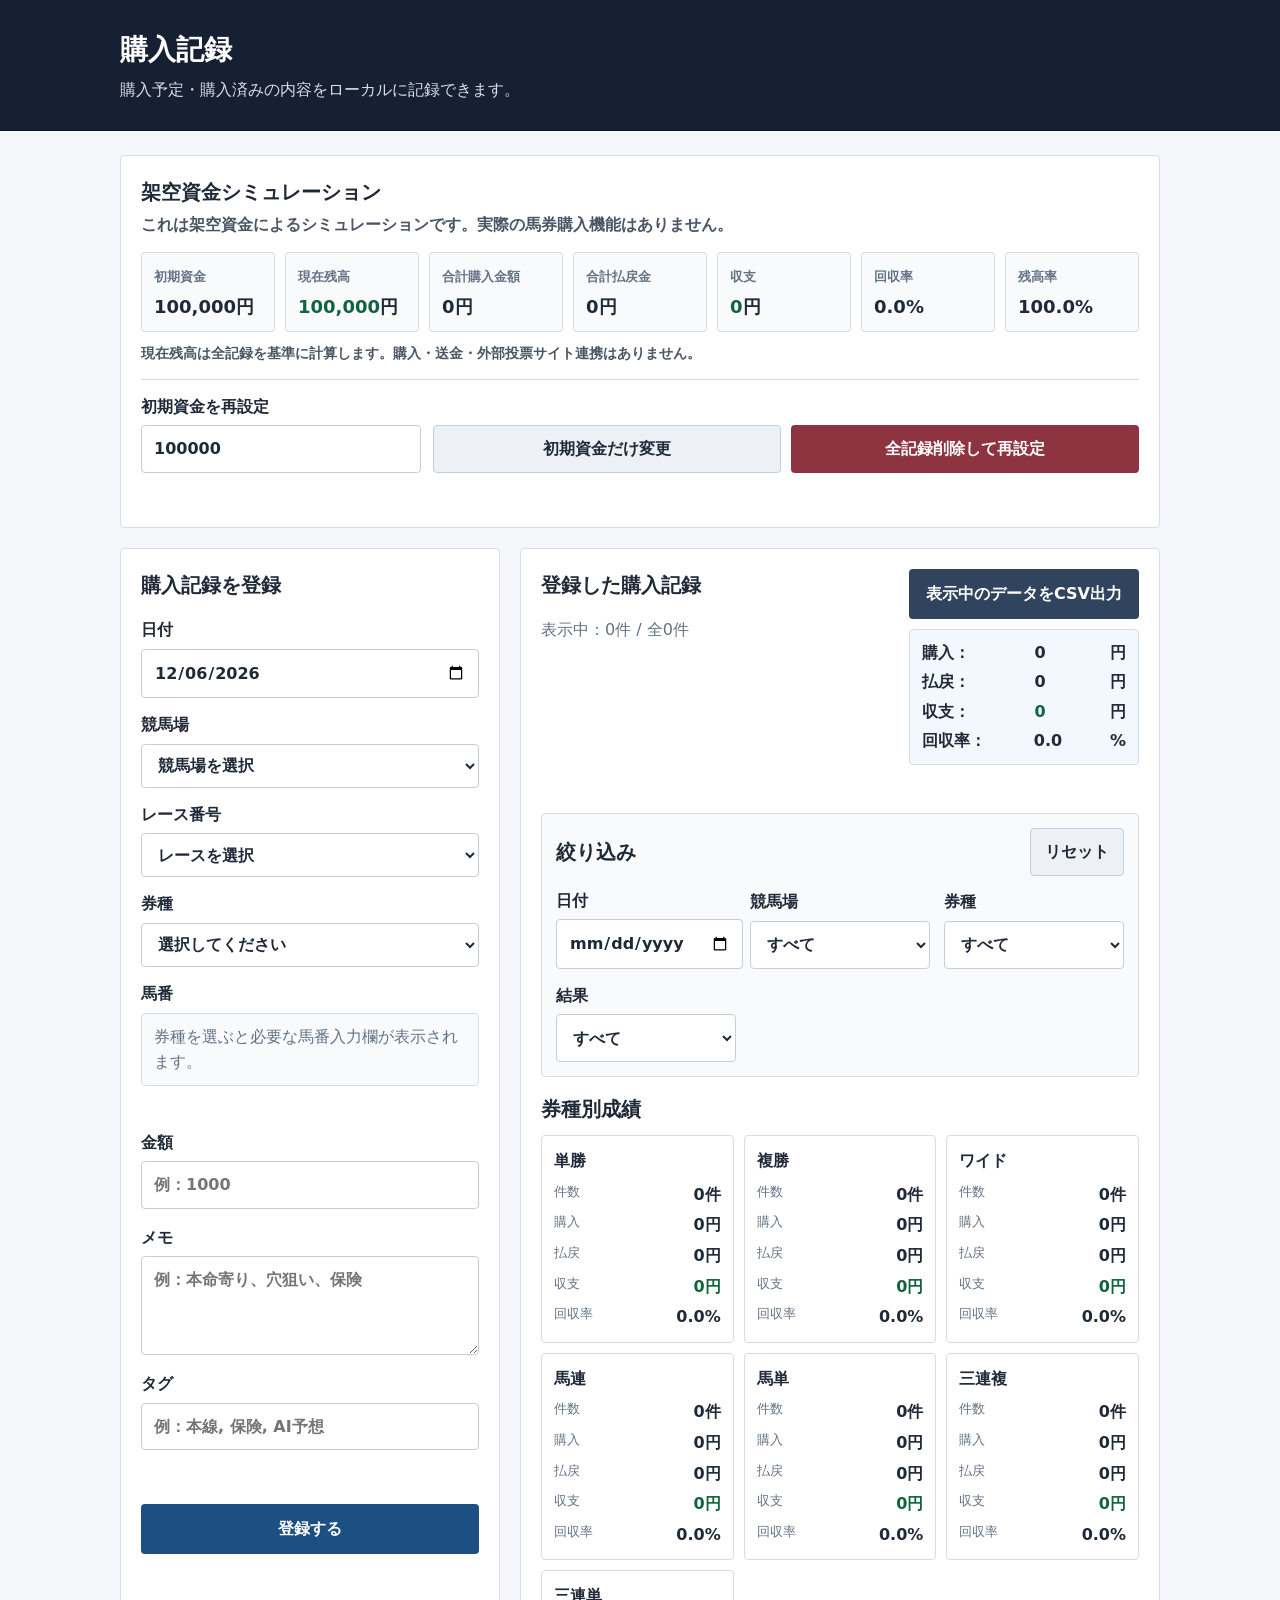
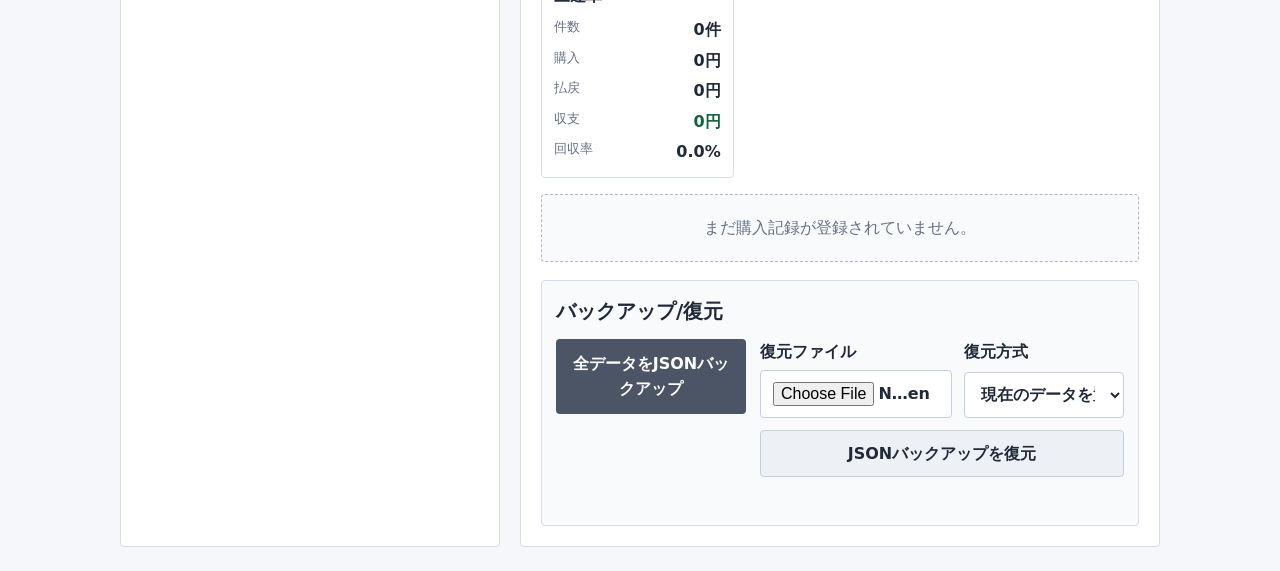
==== index.html @ dcd92e1a "Add simulation balance feature" ====
<!DOCTYPE html>
<html lang="ja">
<head>
  <meta charset="UTF-8">
  <meta name="viewport" content="width=device-width, initial-scale=1.0">
  <meta name="theme-color" content="#172033">
  <meta name="description" content="競馬の購入記録をスマホに保存できるメモアプリです。">
  <title>購入記録</title>
  <link rel="manifest" href="manifest.json">
  <link rel="icon" href="icons/icon.svg" type="image/svg+xml">
  <link rel="apple-touch-icon" href="icons/icon.svg">
  <link rel="stylesheet" href="style.css">
</head>
<body>
  <header class="app-header">
    <div>
      <h1>購入記録</h1>
      <p>購入予定・購入済みの内容をローカルに記録できます。</p>
    </div>
  </header>

  <main class="app-layout">
    <section class="simulation-section" aria-labelledby="simulation-title">
      <div class="section-title-row">
        <div>
          <h2 id="simulation-title">架空資金シミュレーション</h2>
          <p>これは架空資金によるシミュレーションです。実際の馬券購入機能はありません。</p>
        </div>
      </div>

      <div class="simulation-grid" aria-label="シミュレーション集計">
        <div>
          <span>初期資金</span>
          <strong><span id="simulation-initial-fund">100,000</span>円</strong>
        </div>
        <div>
          <span>現在残高</span>
          <strong><span id="simulation-current-balance">100,000</span>円</strong>
        </div>
        <div>
          <span>合計購入金額</span>
          <strong><span id="simulation-total-amount">0</span>円</strong>
        </div>
        <div>
          <span>合計払戻金</span>
          <strong><span id="simulation-total-payout">0</span>円</strong>
        </div>
        <div>
          <span>収支</span>
          <strong><span id="simulation-profit-loss">0</span>円</strong>
        </div>
        <div>
          <span>回収率</span>
          <strong><span id="simulation-recovery-rate">0.0</span>%</strong>
        </div>
        <div>
          <span>残高率</span>
          <strong><span id="simulation-balance-rate">100.0</span>%</strong>
        </div>
      </div>

      <p class="simulation-note">現在残高は全記録を基準に計算します。購入・送金・外部投票サイト連携はありません。</p>

      <div class="fund-controls">
        <label>
          初期資金を再設定
          <input type="number" id="initial-fund-input" min="0" step="1" value="100000">
        </label>
        <div class="fund-buttons">
          <button type="button" id="save-initial-fund" class="secondary-button">初期資金だけ変更</button>
          <button type="button" id="reset-all-data" class="delete-button">全記録削除して再設定</button>
        </div>
      </div>
      <p id="simulation-message" class="simulation-message" aria-live="polite"></p>
    </section>

    <section class="form-section" aria-labelledby="form-title">
      <h2 id="form-title">購入記録を登録</h2>

      <form id="bet-form">
        <div class="form-grid">
          <label>
            日付
            <input type="date" id="date" required>
          </label>

          <label>
            競馬場
            <select id="place" required>
              <option value="">競馬場を選択</option>
              <option value="札幌">札幌</option>
              <option value="函館">函館</option>
              <option value="福島">福島</option>
              <option value="新潟">新潟</option>
              <option value="東京">東京</option>
              <option value="中山">中山</option>
              <option value="中京">中京</option>
              <option value="京都">京都</option>
              <option value="阪神">阪神</option>
              <option value="小倉">小倉</option>
            </select>
          </label>

          <label>
            レース番号
            <select id="race" required>
              <option value="">レースを選択</option>
              <option value="1R">1R</option>
              <option value="2R">2R</option>
              <option value="3R">3R</option>
              <option value="4R">4R</option>
              <option value="5R">5R</option>
              <option value="6R">6R</option>
              <option value="7R">7R</option>
              <option value="8R">8R</option>
              <option value="9R">9R</option>
              <option value="10R">10R</option>
              <option value="11R">11R</option>
              <option value="12R">12R</option>
            </select>
          </label>

          <label>
            券種
            <select id="ticket-type" required>
              <option value="">選択してください</option>
              <option value="単勝">単勝</option>
              <option value="複勝">複勝</option>
              <option value="ワイド">ワイド</option>
              <option value="馬連">馬連</option>
              <option value="馬単">馬単</option>
              <option value="三連複">三連複</option>
              <option value="三連単">三連単</option>
            </select>
          </label>

          <fieldset class="horse-number-section">
            <legend>馬番</legend>
            <div id="horse-number-fields" class="horse-number-fields"></div>
            <input type="hidden" id="bet-numbers">
            <datalist id="horse-number-options">
              <option value="1"></option>
              <option value="2"></option>
              <option value="3"></option>
              <option value="4"></option>
              <option value="5"></option>
              <option value="6"></option>
              <option value="7"></option>
              <option value="8"></option>
              <option value="9"></option>
              <option value="10"></option>
              <option value="11"></option>
              <option value="12"></option>
              <option value="13"></option>
              <option value="14"></option>
              <option value="15"></option>
              <option value="16"></option>
              <option value="17"></option>
              <option value="18"></option>
            </datalist>
            <p id="bet-numbers-error" class="form-error" aria-live="polite"></p>
          </fieldset>

          <label>
            金額
            <input type="number" id="amount" min="0" step="1" placeholder="例：1000" required>
          </label>
        </div>

        <label>
          メモ
          <textarea id="memo" rows="3" placeholder="例：本命寄り、穴狙い、保険"></textarea>
        </label>

        <label>
          タグ
          <input type="text" id="tags" placeholder="例：本線, 保険, AI予想">
        </label>

        <div class="form-grid edit-only-fields" id="edit-only-fields">
          <label>
            結果
            <select id="status">
              <option value="未確定">未確定</option>
              <option value="的中">的中</option>
              <option value="不的中">不的中</option>
            </select>
          </label>

          <label>
            払戻金
            <input type="number" id="payout" min="0" step="10" value="0">
          </label>
        </div>

        <div id="edit-message" class="edit-message" aria-live="polite"></div>

        <div class="form-buttons">
          <button type="submit" id="submit-button" class="primary-button">登録する</button>
          <button type="button" id="cancel-edit" class="secondary-button">編集をキャンセル</button>
        </div>
      </form>
    </section>

    <section class="list-section" aria-labelledby="list-title">
      <div class="list-header">
        <div>
          <h2 id="list-title">登録した購入記録</h2>
          <p id="bet-count">0件</p>
        </div>
        <div class="list-actions">
          <button type="button" id="export-csv" class="export-button">表示中のデータをCSV出力</button>
          <div class="summary-box" aria-label="集計">
            <p>購入：<span id="total-amount">0</span>円</p>
            <p>払戻：<span id="total-payout">0</span>円</p>
            <p>収支：<span id="profit-loss">0</span>円</p>
            <p>回収率：<span id="recovery-rate">0.0</span>%</p>
          </div>
        </div>
      </div>
      <p id="csv-message" class="csv-message" aria-live="polite"></p>

      <section class="filter-section" aria-labelledby="filter-title">
        <div class="filter-header">
          <h2 id="filter-title">絞り込み</h2>
          <button type="button" id="reset-filters" class="secondary-button">リセット</button>
        </div>

        <div class="filter-grid">
          <label>
            日付
            <input type="date" id="filter-date">
          </label>

          <label>
            競馬場
            <select id="filter-place">
              <option value="">すべて</option>
            </select>
          </label>

          <label>
            券種
            <select id="filter-ticket-type">
              <option value="">すべて</option>
              <option value="単勝">単勝</option>
              <option value="複勝">複勝</option>
              <option value="ワイド">ワイド</option>
              <option value="馬連">馬連</option>
              <option value="馬単">馬単</option>
              <option value="三連複">三連複</option>
              <option value="三連単">三連単</option>
            </select>
          </label>

          <label>
            結果
            <select id="filter-status">
              <option value="">すべて</option>
              <option value="未確定">未確定</option>
              <option value="的中">的中</option>
              <option value="不的中">不的中</option>
            </select>
          </label>
        </div>
      </section>

      <section class="ticket-summary-section" aria-labelledby="ticket-summary-title">
        <h2 id="ticket-summary-title">券種別成績</h2>
        <div id="ticket-summary-list" class="ticket-summary-list"></div>
      </section>

      <div id="empty-message" class="empty-message">
        まだ購入記録が登録されていません。
      </div>

      <div id="bet-list" class="bet-list"></div>

      <section class="backup-section" aria-labelledby="backup-title">
        <h2 id="backup-title">バックアップ/復元</h2>
        <div class="backup-grid">
          <button type="button" id="export-backup" class="backup-button">全データをJSONバックアップ</button>

          <div class="restore-controls">
            <label>
              復元ファイル
              <input type="file" id="restore-file" accept="application/json,.json">
            </label>

            <label>
              復元方式
              <select id="restore-mode">
                <option value="replace">現在のデータを置き換える</option>
                <option value="append">現在のデータに追加する</option>
              </select>
            </label>

            <button type="button" id="restore-backup" class="secondary-button">JSONバックアップを復元</button>
          </div>
        </div>
        <p id="backup-message" class="backup-message" aria-live="polite"></p>
      </section>
    </section>
  </main>

  <script src="script.js"></script>
  <script>
    if ("serviceWorker" in navigator) {
      window.addEventListener("load", function () {
        navigator.serviceWorker.register("service-worker.js");
      });
    }
  </script>
</body>
</html>
---- style.css ----
/* ページ全体の基本設定 */
* {
  box-sizing: border-box;
}

body {
  margin: 0;
  font-family: system-ui, -apple-system, BlinkMacSystemFont, "Segoe UI", sans-serif;
  color: #202938;
  background: #f5f7fa;
  line-height: 1.6;
}

.app-header {
  padding: 28px max(20px, env(safe-area-inset-right)) 28px max(20px, env(safe-area-inset-left));
  color: #ffffff;
  background: #172033;
  border-bottom: 1px solid #0f1725;
}

.app-header h1 {
  max-width: 1040px;
  margin: 0 auto 4px;
  font-size: 28px;
}

.app-header p {
  max-width: 1040px;
  margin: 0 auto;
  color: #d8dee8;
}

.app-layout {
  display: grid;
  grid-template-columns: minmax(280px, 380px) 1fr;
  gap: 20px;
  width: min(1040px, calc(100% - 32px));
  margin: 24px auto;
}

.simulation-section,
.form-section,
.list-section {
  padding: 20px;
  border: 1px solid #d6dde8;
  border-radius: 4px;
  background: #ffffff;
}

.simulation-section {
  grid-column: 1 / -1;
}

h2 {
  margin: 0 0 16px;
  font-size: 20px;
}

.section-title-row {
  display: flex;
  justify-content: space-between;
  gap: 12px;
  margin-bottom: 14px;
}

.section-title-row h2 {
  margin-bottom: 4px;
}

.section-title-row p,
.simulation-note {
  margin: 0;
  color: #4b5565;
  font-weight: 700;
}

.simulation-grid {
  display: grid;
  grid-template-columns: repeat(7, minmax(0, 1fr));
  gap: 10px;
}

.simulation-grid div {
  min-width: 0;
  padding: 10px 12px;
  border: 1px solid #d6dde8;
  border-radius: 4px;
  background: #f8fafc;
}

.simulation-grid strong {
  display: block;
}

.simulation-grid div > span {
  color: #657285;
  font-size: 13px;
  font-weight: 700;
}

.simulation-grid strong {
  margin-top: 4px;
  font-size: 18px;
  overflow-wrap: anywhere;
}

.simulation-note {
  margin-top: 10px;
  font-size: 14px;
}

.fund-controls {
  display: grid;
  grid-template-columns: minmax(180px, 280px) 1fr;
  gap: 12px;
  align-items: end;
  margin-top: 14px;
  padding-top: 14px;
  border-top: 1px solid #d6dde8;
}

.fund-buttons {
  display: grid;
  grid-template-columns: repeat(2, minmax(150px, 1fr));
  gap: 10px;
}

.simulation-message {
  min-height: 24px;
  margin: 10px 0 0;
  color: #1c4f82;
  font-weight: 700;
}

.simulation-message.is-error {
  color: #b23b3b;
}

form {
  display: grid;
  gap: 16px;
}

.form-grid {
  display: grid;
  gap: 14px;
}

label {
  display: grid;
  gap: 6px;
  font-weight: 700;
}

fieldset {
  min-width: 0;
  margin: 0;
  padding: 0;
  border: 0;
}

legend {
  margin: 0 0 6px;
  padding: 0;
  font-weight: 700;
}

input,
select,
textarea {
  width: 100%;
  min-height: 44px;
  padding: 10px 12px;
  border: 1px solid #c5cedb;
  border-radius: 4px;
  font: inherit;
  font-size: 16px;
  color: #202938;
  background: #ffffff;
}

input:focus,
select:focus,
textarea:focus {
  outline: 3px solid #d7e8fb;
  border-color: #2f6fa8;
}

textarea {
  resize: vertical;
}

.horse-number-section {
  display: grid;
  gap: 8px;
}

.horse-number-fields {
  display: grid;
  grid-template-columns: repeat(auto-fit, minmax(92px, 1fr));
  gap: 10px;
}

.horse-number-fields label {
  min-width: 0;
}

.horse-number-placeholder {
  margin: 0;
  padding: 10px 12px;
  border: 1px solid #d6dde8;
  border-radius: 4px;
  color: #657285;
  background: #f8fafc;
}

.form-error {
  min-height: 22px;
  margin: 0;
  color: #b23b3b;
  font-weight: 700;
}

.primary-button,
.secondary-button,
.export-button,
.backup-button,
.edit-button,
.duplicate-button,
.delete-button {
  border: 0;
  border-radius: 4px;
  font: inherit;
  font-weight: 700;
  cursor: pointer;
}

.form-buttons {
  display: grid;
  grid-template-columns: 1fr;
  gap: 10px;
}

.edit-message {
  min-height: 22px;
  color: #1c4f82;
  font-weight: 700;
}

.edit-only-fields {
  display: none;
}

.primary-button {
  min-height: 48px;
  padding: 12px 16px;
  color: #ffffff;
  background: #1c4f82;
}

.primary-button:hover {
  background: #173f68;
}

.secondary-button {
  min-height: 44px;
  padding: 10px 14px;
  color: #202938;
  background: #edf1f6;
  border: 1px solid #c5cedb;
}

.secondary-button:hover {
  background: #e1e7ef;
}

.export-button {
  width: 100%;
  min-height: 48px;
  padding: 12px 16px;
  color: #ffffff;
  background: #31445d;
}

.export-button:hover {
  background: #26364b;
}

.backup-button {
  width: 100%;
  min-height: 48px;
  padding: 12px 16px;
  color: #ffffff;
  background: #4b5565;
}

.backup-button:hover {
  background: #394251;
}

.list-header {
  display: flex;
  align-items: flex-start;
  justify-content: space-between;
  gap: 12px;
  margin-bottom: 16px;
}

.list-header p {
  margin: 0;
}

.list-actions {
  display: grid;
  gap: 10px;
  min-width: 230px;
}

#bet-count {
  color: #657285;
}

.summary-box {
  display: grid;
  gap: 4px;
  min-width: 190px;
  padding: 10px 12px;
  border: 1px solid #d6dde8;
  border-radius: 4px;
  color: #202938;
  background: #f3f8ff;
  font-weight: 700;
}

.summary-box p {
  display: flex;
  justify-content: space-between;
  gap: 14px;
}

.summary-box span {
  white-space: nowrap;
}

.csv-message {
  min-height: 24px;
  margin: -4px 0 12px;
  color: #1c4f82;
  font-weight: 700;
}

.csv-message.is-error {
  color: #b23b3b;
}

.backup-section {
  margin-top: 18px;
  padding: 14px;
  border: 1px solid #d6dde8;
  border-radius: 4px;
  background: #f8fafc;
}

.backup-section h2 {
  margin-bottom: 12px;
}

.backup-grid {
  display: grid;
  grid-template-columns: minmax(190px, 1fr) minmax(260px, 2fr);
  gap: 14px;
  align-items: start;
}

.restore-controls {
  display: grid;
  grid-template-columns: minmax(160px, 1.2fr) minmax(160px, 1fr);
  gap: 12px;
}

.restore-controls button {
  grid-column: 1 / -1;
}

.backup-message {
  min-height: 24px;
  margin: 10px 0 0;
  color: #1c4f82;
  font-weight: 700;
}

.backup-message.is-error {
  color: #b23b3b;
}

.filter-section {
  margin-bottom: 16px;
  padding: 14px;
  border: 1px solid #d6dde8;
  border-radius: 4px;
  background: #f8fafc;
}

.filter-header {
  display: flex;
  align-items: center;
  justify-content: space-between;
  gap: 12px;
  margin-bottom: 12px;
}

.filter-header h2 {
  margin: 0;
}

.filter-grid {
  display: grid;
  grid-template-columns: repeat(auto-fit, minmax(150px, 1fr));
  gap: 14px;
  align-items: end;
}

.filter-grid label {
  min-width: 0;
}

.filter-grid input,
.filter-grid select {
  min-height: 48px;
}

.ticket-summary-section {
  margin-bottom: 16px;
}

.ticket-summary-section h2 {
  margin-bottom: 10px;
}

.ticket-summary-list {
  display: grid;
  grid-template-columns: repeat(auto-fit, minmax(150px, 1fr));
  gap: 10px;
}

.ticket-summary-card {
  min-width: 0;
  padding: 12px;
  border: 1px solid #d6dde8;
  border-radius: 4px;
  background: #ffffff;
}

.ticket-summary-card h3 {
  margin: 0 0 8px;
  font-size: 16px;
}

.ticket-summary-card dl {
  display: grid;
  gap: 5px;
  margin: 0;
}

.ticket-summary-card div {
  display: flex;
  justify-content: space-between;
  gap: 10px;
  min-width: 0;
}

.ticket-summary-card dt {
  flex: 0 0 auto;
  color: #657285;
  font-size: 13px;
}

.ticket-summary-card dd {
  min-width: 0;
  margin: 0;
  font-weight: 700;
  text-align: right;
  overflow-wrap: anywhere;
}

.plus {
  color: #11633f;
}

.minus {
  color: #b23b3b;
}

.empty-message {
  padding: 20px;
  border: 1px dashed #aeb8c6;
  border-radius: 4px;
  color: #657285;
  text-align: center;
  background: #f8fafc;
}

.bet-list {
  display: grid;
  gap: 12px;
}

.bet-card {
  padding: 14px;
  border: 1px solid #d6dde8;
  border-radius: 4px;
  background: #ffffff;
}

.bet-card-header {
  display: flex;
  align-items: flex-start;
  justify-content: space-between;
  gap: 12px;
  margin-bottom: 10px;
}

.bet-card-actions {
  display: grid;
  grid-template-columns: repeat(3, minmax(68px, 1fr));
  gap: 8px;
  flex: 0 0 auto;
}

.bet-title {
  margin: 0;
  font-size: 17px;
}

.bet-date {
  margin: 2px 0 0;
  color: #657285;
  font-size: 14px;
}

.bet-details {
  display: grid;
  grid-template-columns: repeat(2, minmax(0, 1fr));
  gap: 8px 14px;
  margin: 0;
}

.bet-details div {
  min-width: 0;
}

.bet-details dt {
  color: #657285;
  font-size: 13px;
}

.bet-details dd {
  margin: 0;
  font-weight: 700;
  overflow-wrap: anywhere;
}

.bet-details select,
.bet-details input {
  min-height: 42px;
  padding: 8px 10px;
}

.payout-input:disabled {
  color: #657285;
  background: #edf1f6;
}

.bet-memo {
  grid-column: 1 / -1;
  padding: 10px 12px;
  border: 1px solid #d7e8fb;
  border-radius: 4px;
  background: #eef6ff;
}

.bet-tags-row,
.bet-time-row {
  grid-column: 1 / -1;
}

.bet-tags-row dd {
  display: flex;
  flex-wrap: wrap;
  gap: 6px;
}

.tag-chip {
  display: inline-flex;
  align-items: center;
  min-height: 26px;
  padding: 3px 8px;
  border: 1px solid #c5cedb;
  border-radius: 4px;
  color: #31445d;
  background: #f8fafc;
  font-size: 13px;
  font-weight: 700;
}

.bet-time-row dd {
  display: grid;
  gap: 2px;
  color: #657285;
  font-size: 13px;
  font-weight: 600;
}

.edit-button,
.duplicate-button,
.delete-button {
  min-height: 44px;
  padding: 8px 10px;
}

.edit-button {
  color: #ffffff;
  background: #1c4f82;
}

.edit-button:hover {
  background: #173f68;
}

.duplicate-button {
  color: #202938;
  background: #edf1f6;
  border: 1px solid #c5cedb;
}

.duplicate-button:hover {
  background: #e1e7ef;
}

.delete-button {
  color: #ffffff;
  background: #8d3440;
}

.delete-button:hover {
  background: #732936;
}

@media (max-width: 760px) {
  body {
    background: #f5f7fa;
  }

  .app-header {
    padding: 20px max(16px, env(safe-area-inset-right)) 18px max(16px, env(safe-area-inset-left));
  }

  .app-header h1 {
    font-size: 24px;
  }

  .app-header p {
    font-size: 14px;
  }

  .app-layout {
    grid-template-columns: 1fr;
    gap: 0;
    width: 100%;
    margin: 0 auto;
  }

  .simulation-section,
  .form-section,
  .list-section {
    padding: 18px max(16px, env(safe-area-inset-right)) 20px max(16px, env(safe-area-inset-left));
    border-width: 0 0 1px;
    border-radius: 0;
  }

  h2 {
    font-size: 18px;
  }

  .section-title-row {
    display: grid;
  }

  .simulation-grid {
    grid-template-columns: repeat(2, minmax(0, 1fr));
  }

  .simulation-grid strong {
    font-size: 16px;
  }

  .fund-controls,
  .fund-buttons {
    grid-template-columns: 1fr;
  }

  form {
    gap: 18px;
  }

  label {
    gap: 7px;
  }

  .primary-button {
    width: 100%;
  }

  .list-header {
    display: grid;
    gap: 10px;
  }

  .list-actions {
    width: 100%;
    min-width: 0;
  }

  .summary-box {
    width: 100%;
  }

  .filter-section {
    padding: 12px;
  }

  .backup-section {
    margin-top: 18px;
    padding: 12px;
  }

  .backup-grid,
  .restore-controls {
    grid-template-columns: 1fr;
  }

  .filter-header {
    display: grid;
  }

  .filter-grid {
    grid-template-columns: repeat(2, minmax(0, 1fr));
    gap: 14px;
  }

  .secondary-button {
    width: 100%;
  }

  .ticket-summary-list {
    grid-template-columns: 1fr;
  }

  .ticket-summary-card dl {
    grid-template-columns: repeat(2, minmax(0, 1fr));
    gap: 6px 12px;
  }

  .ticket-summary-card div {
    display: grid;
    gap: 0;
  }

  .ticket-summary-card dd {
    text-align: left;
  }

  .bet-card-header {
    display: grid;
  }

  .bet-card-actions {
    grid-template-columns: repeat(3, minmax(0, 1fr));
    width: 100%;
  }

  .bet-details {
    grid-template-columns: 1fr;
  }

  .edit-button,
  .duplicate-button,
  .delete-button {
    width: 100%;
  }
}

@media (max-width: 380px) {
  .app-header h1 {
    font-size: 22px;
  }

  .simulation-section,
  .form-section,
  .list-section {
    padding-right: 12px;
    padding-left: 12px;
  }

  .simulation-grid {
    grid-template-columns: 1fr;
  }

  .filter-grid {
    grid-template-columns: 1fr;
  }
}
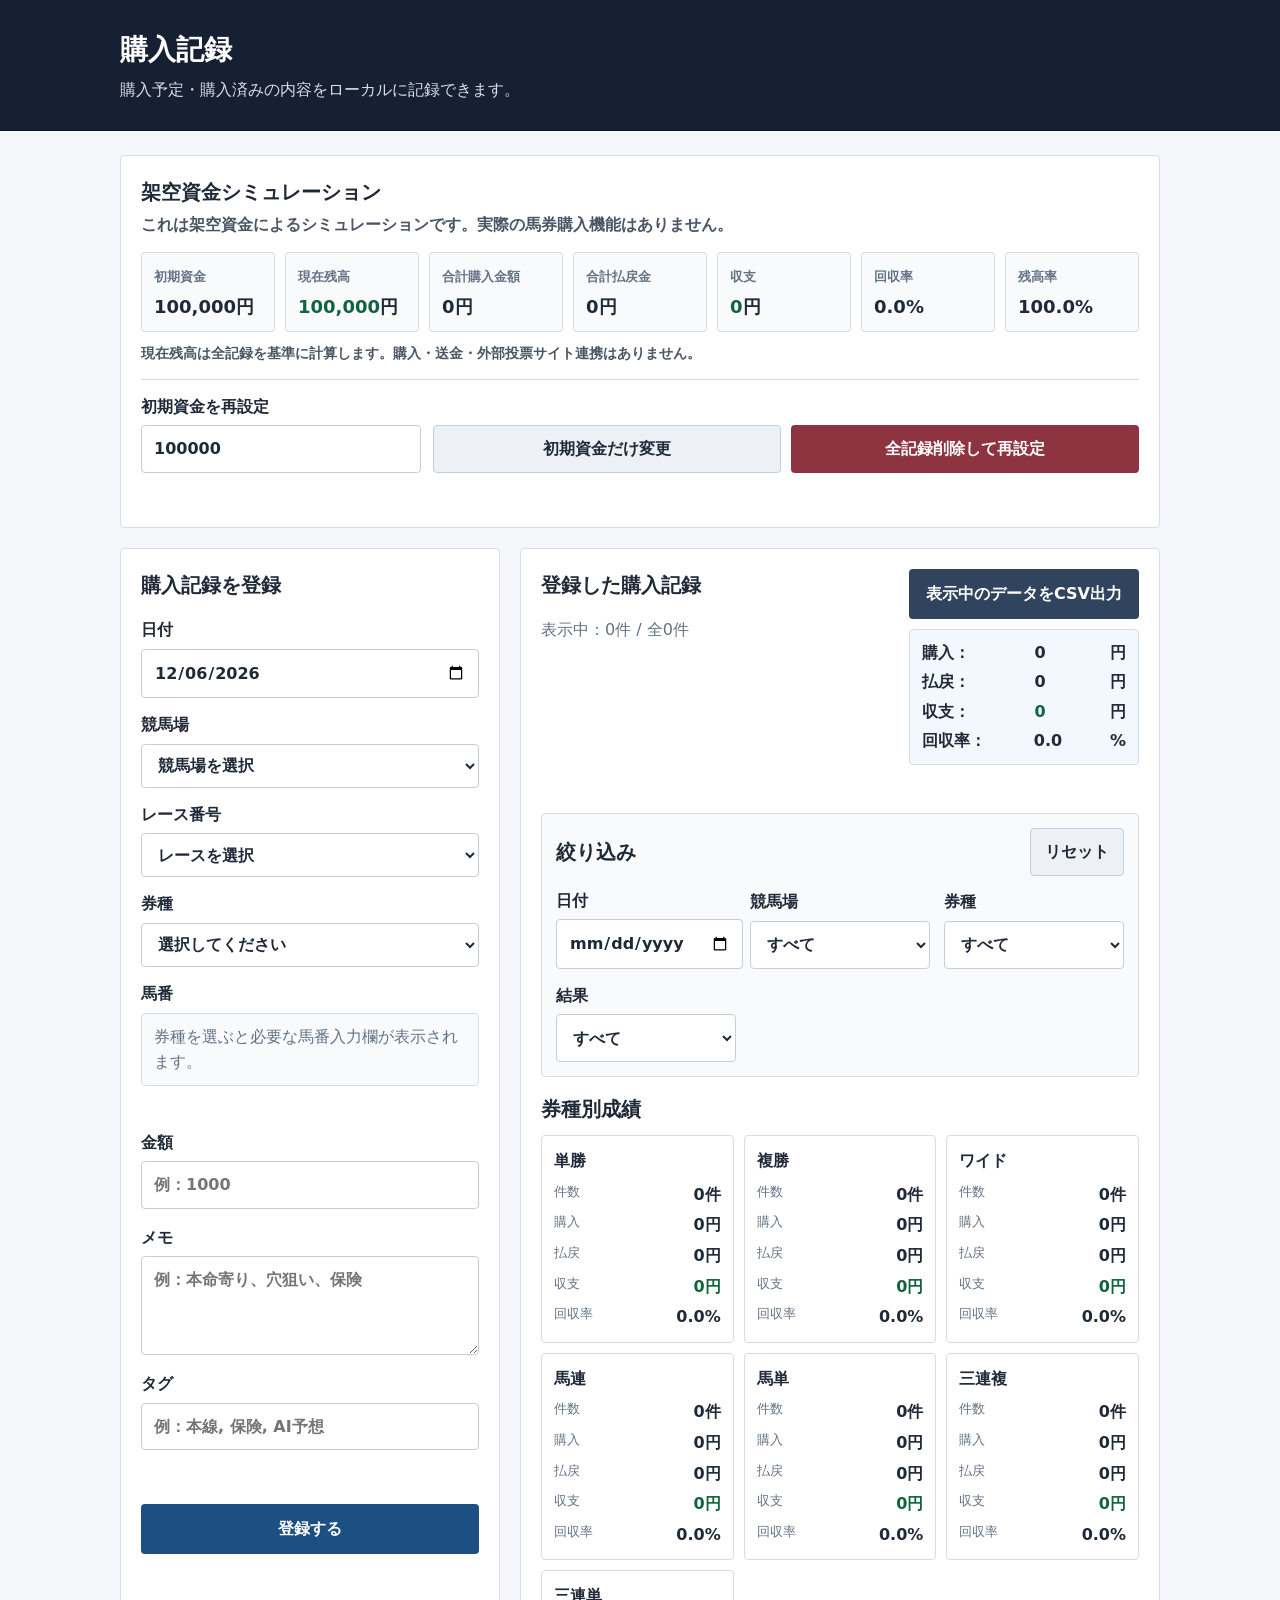
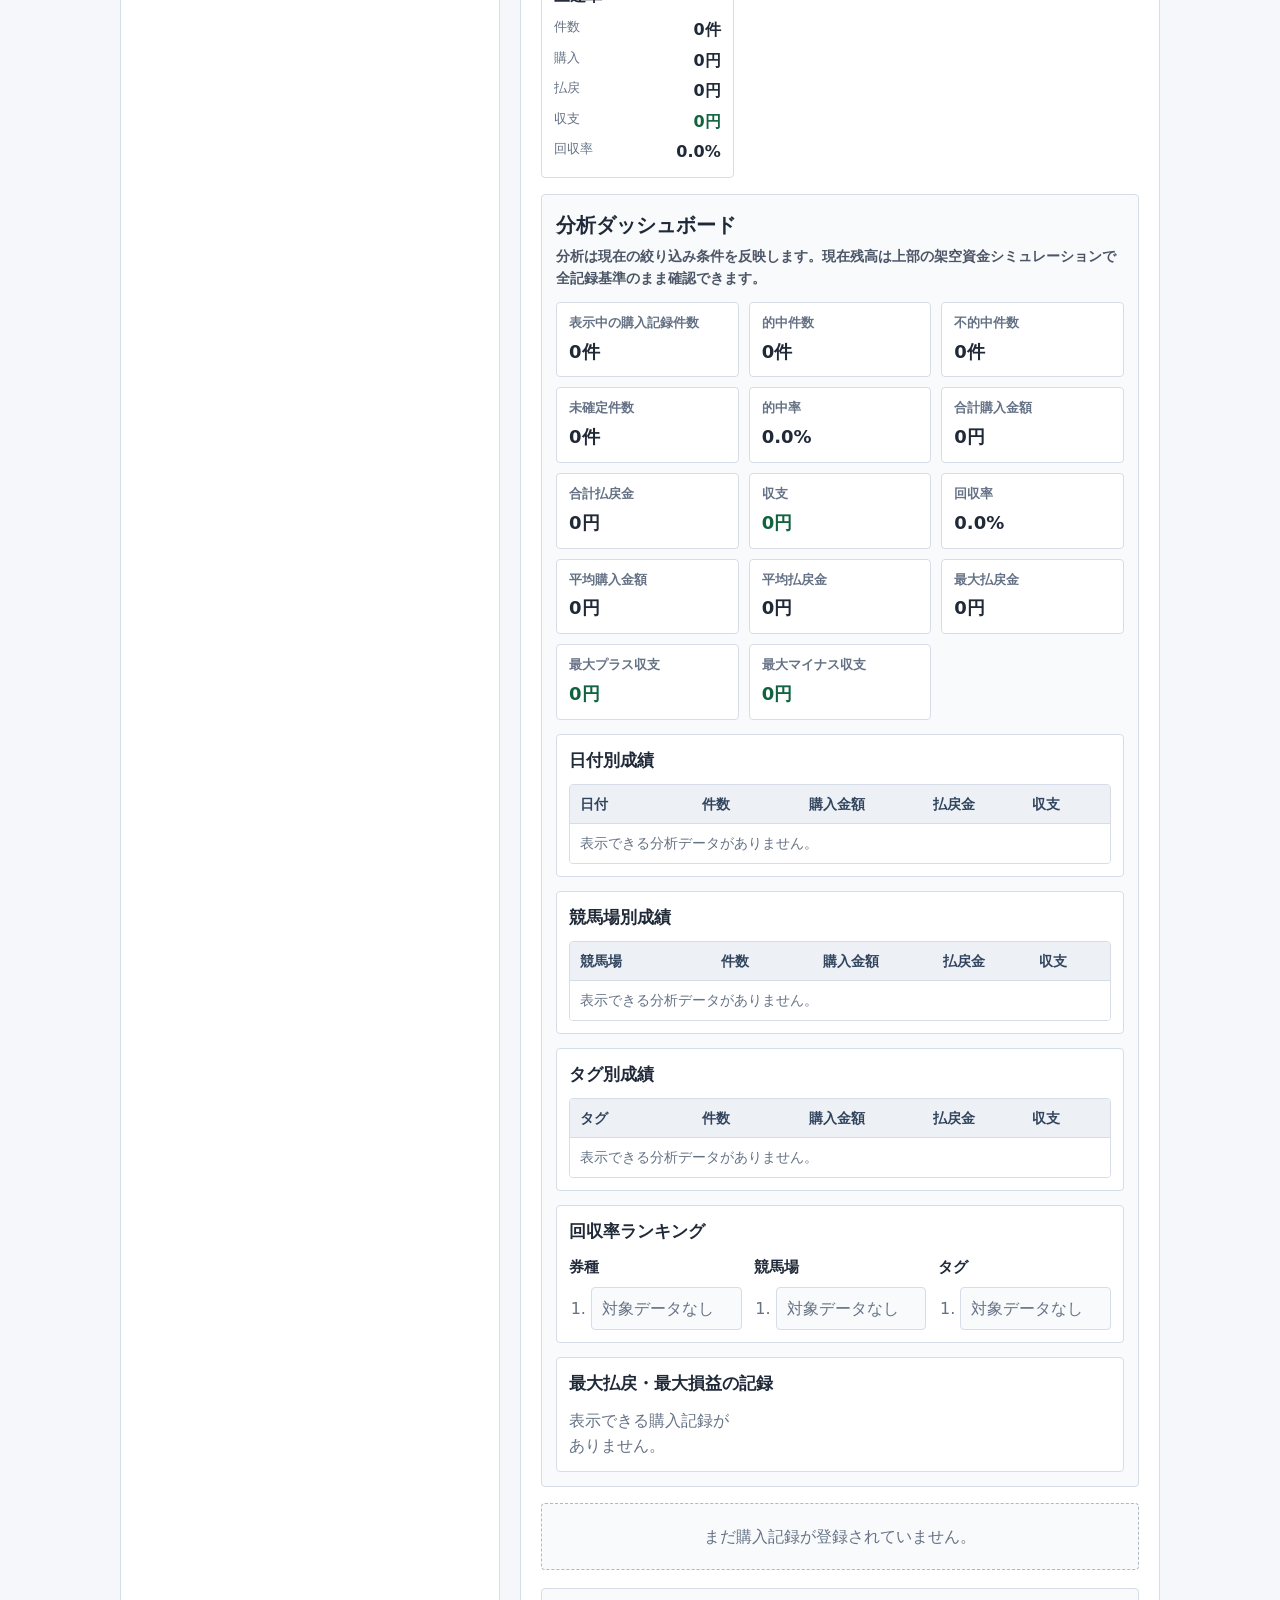
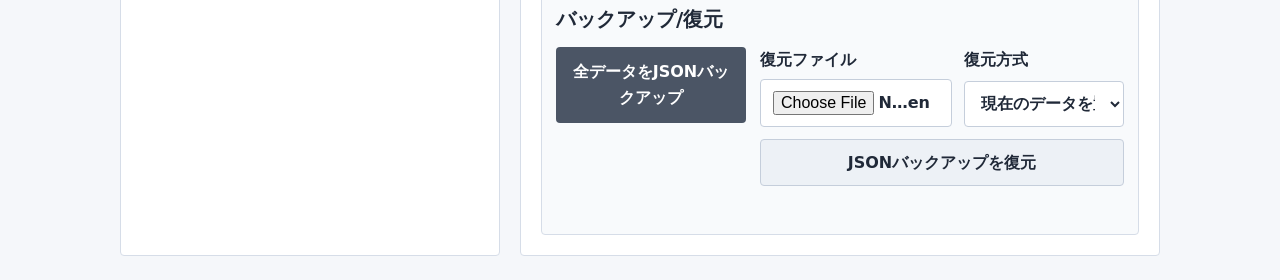
==== commit 415068e0: "Add analytics dashboard" ====
--- a/index.html
+++ b/index.html
@@ -270,6 +270,104 @@
         <div id="ticket-summary-list" class="ticket-summary-list"></div>
       </section>
 
+      <section class="analysis-section" aria-labelledby="analysis-title">
+        <div class="analysis-header">
+          <div>
+            <h2 id="analysis-title">分析ダッシュボード</h2>
+            <p>分析は現在の絞り込み条件を反映します。現在残高は上部の架空資金シミュレーションで全記録基準のまま確認できます。</p>
+          </div>
+        </div>
+
+        <div id="analysis-basic-cards" class="analysis-basic-cards" aria-label="基本分析"></div>
+
+        <div class="analysis-grid">
+          <section class="analysis-panel" aria-labelledby="analysis-date-title">
+            <h3 id="analysis-date-title">日付別成績</h3>
+            <div class="table-scroll">
+              <table class="analysis-table">
+                <thead>
+                  <tr>
+                    <th>日付</th>
+                    <th>件数</th>
+                    <th>購入金額</th>
+                    <th>払戻金</th>
+                    <th>収支</th>
+                    <th>回収率</th>
+                    <th>的中率</th>
+                  </tr>
+                </thead>
+                <tbody id="analysis-date-table"></tbody>
+              </table>
+            </div>
+          </section>
+
+          <section class="analysis-panel" aria-labelledby="analysis-place-title">
+            <h3 id="analysis-place-title">競馬場別成績</h3>
+            <div class="table-scroll">
+              <table class="analysis-table">
+                <thead>
+                  <tr>
+                    <th>競馬場</th>
+                    <th>件数</th>
+                    <th>購入金額</th>
+                    <th>払戻金</th>
+                    <th>収支</th>
+                    <th>回収率</th>
+                    <th>的中率</th>
+                  </tr>
+                </thead>
+                <tbody id="analysis-place-table"></tbody>
+              </table>
+            </div>
+          </section>
+
+          <section class="analysis-panel" aria-labelledby="analysis-tag-title">
+            <h3 id="analysis-tag-title">タグ別成績</h3>
+            <div class="table-scroll">
+              <table class="analysis-table">
+                <thead>
+                  <tr>
+                    <th>タグ</th>
+                    <th>件数</th>
+                    <th>購入金額</th>
+                    <th>払戻金</th>
+                    <th>収支</th>
+                    <th>回収率</th>
+                    <th>的中率</th>
+                  </tr>
+                </thead>
+                <tbody id="analysis-tag-table"></tbody>
+              </table>
+            </div>
+          </section>
+        </div>
+
+        <div class="analysis-grid">
+          <section class="analysis-panel" aria-labelledby="analysis-ranking-title">
+            <h3 id="analysis-ranking-title">回収率ランキング</h3>
+            <div class="ranking-grid">
+              <div>
+                <h4>券種</h4>
+                <ol id="analysis-ticket-ranking" class="ranking-list"></ol>
+              </div>
+              <div>
+                <h4>競馬場</h4>
+                <ol id="analysis-place-ranking" class="ranking-list"></ol>
+              </div>
+              <div>
+                <h4>タグ</h4>
+                <ol id="analysis-tag-ranking" class="ranking-list"></ol>
+              </div>
+            </div>
+          </section>
+
+          <section class="analysis-panel" aria-labelledby="analysis-record-title">
+            <h3 id="analysis-record-title">最大払戻・最大損益の記録</h3>
+            <div id="analysis-record-highlights" class="record-highlight-list"></div>
+          </section>
+        </div>
+      </section>
+
       <div id="empty-message" class="empty-message">
         まだ購入記録が登録されていません。
       </div>
--- a/style.css
+++ b/style.css
@@ -483,6 +483,235 @@
   overflow-wrap: anywhere;
 }
 
+.analysis-section {
+  margin-bottom: 16px;
+  padding: 14px;
+  border: 1px solid #d6dde8;
+  border-radius: 4px;
+  background: #f8fafc;
+}
+
+.analysis-header {
+  margin-bottom: 12px;
+}
+
+.analysis-header h2 {
+  margin-bottom: 4px;
+}
+
+.analysis-header p {
+  margin: 0;
+  color: #4b5565;
+  font-size: 14px;
+  font-weight: 700;
+}
+
+.analysis-basic-cards {
+  display: grid;
+  grid-template-columns: repeat(auto-fit, minmax(140px, 1fr));
+  gap: 10px;
+  margin-bottom: 14px;
+}
+
+.analysis-card {
+  min-width: 0;
+  padding: 10px 12px;
+  border: 1px solid #d6dde8;
+  border-radius: 4px;
+  background: #ffffff;
+}
+
+.analysis-card span {
+  display: block;
+  color: #657285;
+  font-size: 13px;
+  font-weight: 700;
+}
+
+.analysis-card strong {
+  display: block;
+  margin-top: 4px;
+  font-size: 18px;
+  overflow-wrap: anywhere;
+}
+
+.analysis-grid {
+  display: grid;
+  grid-template-columns: minmax(0, 1fr);
+  gap: 14px;
+  margin-top: 14px;
+}
+
+.analysis-panel {
+  min-width: 0;
+  padding: 12px;
+  border: 1px solid #d6dde8;
+  border-radius: 4px;
+  background: #ffffff;
+}
+
+.analysis-panel h3 {
+  margin: 0 0 10px;
+  font-size: 17px;
+}
+
+.analysis-panel h4 {
+  margin: 0 0 8px;
+  font-size: 15px;
+}
+
+.table-scroll {
+  width: 100%;
+  overflow-x: auto;
+  border: 1px solid #d6dde8;
+  border-radius: 4px;
+  background: #ffffff;
+}
+
+.analysis-table {
+  width: 100%;
+  min-width: 720px;
+  border-collapse: collapse;
+  font-size: 14px;
+}
+
+.analysis-table th,
+.analysis-table td {
+  padding: 8px 10px;
+  border-bottom: 1px solid #d6dde8;
+  text-align: right;
+  white-space: nowrap;
+}
+
+.analysis-table th {
+  color: #31445d;
+  background: #edf1f6;
+  font-weight: 700;
+}
+
+.analysis-table th:first-child,
+.analysis-table td:first-child {
+  text-align: left;
+}
+
+.analysis-table tbody tr:last-child th,
+.analysis-table tbody tr:last-child td {
+  border-bottom: 0;
+}
+
+.empty-table-cell {
+  color: #657285;
+  text-align: left;
+}
+
+.ranking-grid {
+  display: grid;
+  grid-template-columns: repeat(3, minmax(0, 1fr));
+  gap: 12px;
+}
+
+.ranking-list {
+  display: grid;
+  gap: 8px;
+  margin: 0;
+  padding-left: 22px;
+}
+
+.ranking-list li {
+  min-width: 0;
+  padding: 8px 10px;
+  border: 1px solid #d6dde8;
+  border-radius: 4px;
+  background: #f8fafc;
+}
+
+.ranking-list strong,
+.ranking-list span {
+  display: block;
+}
+
+.ranking-name {
+  color: #202938;
+  font-weight: 700;
+  overflow-wrap: anywhere;
+}
+
+.sample-badge {
+  width: fit-content;
+  margin-top: 4px;
+  padding: 2px 6px;
+  border: 1px solid #c5cedb;
+  border-radius: 4px;
+  color: #4b5565;
+  background: #edf1f6;
+  font-size: 12px;
+  font-weight: 700;
+}
+
+.ranking-empty {
+  color: #657285;
+}
+
+.record-highlight-list {
+  display: grid;
+  grid-template-columns: repeat(3, minmax(0, 1fr));
+  gap: 10px;
+}
+
+.record-highlight {
+  min-width: 0;
+  padding: 10px 12px;
+  border: 1px solid #d6dde8;
+  border-radius: 4px;
+  background: #f8fafc;
+}
+
+.record-highlight h4 {
+  margin-bottom: 8px;
+  color: #172033;
+}
+
+.record-highlight dl {
+  display: grid;
+  gap: 5px;
+  margin: 0;
+}
+
+.record-highlight div {
+  display: flex;
+  justify-content: space-between;
+  gap: 10px;
+  min-width: 0;
+}
+
+.record-highlight dt {
+  flex: 0 0 auto;
+  color: #657285;
+  font-size: 13px;
+}
+
+.record-highlight dd {
+  min-width: 0;
+  margin: 0;
+  font-weight: 700;
+  text-align: right;
+  overflow-wrap: anywhere;
+}
+
+.record-highlight .record-tags {
+  display: grid;
+  gap: 0;
+}
+
+.record-highlight .record-tags dd {
+  text-align: left;
+}
+
+.empty-record-message {
+  margin: 0;
+  color: #657285;
+}
+
 .plus {
   color: #11633f;
 }
@@ -770,6 +999,32 @@
     text-align: left;
   }
 
+  .analysis-section {
+    padding: 12px;
+  }
+
+  .analysis-basic-cards {
+    grid-template-columns: repeat(2, minmax(0, 1fr));
+  }
+
+  .analysis-card strong {
+    font-size: 16px;
+  }
+
+  .ranking-grid,
+  .record-highlight-list {
+    grid-template-columns: 1fr;
+  }
+
+  .record-highlight div {
+    display: grid;
+    gap: 0;
+  }
+
+  .record-highlight dd {
+    text-align: left;
+  }
+
   .bet-card-header {
     display: grid;
   }
@@ -809,4 +1064,8 @@
   .filter-grid {
     grid-template-columns: 1fr;
   }
-}
+
+  .analysis-basic-cards {
+    grid-template-columns: 1fr;
+  }
+}
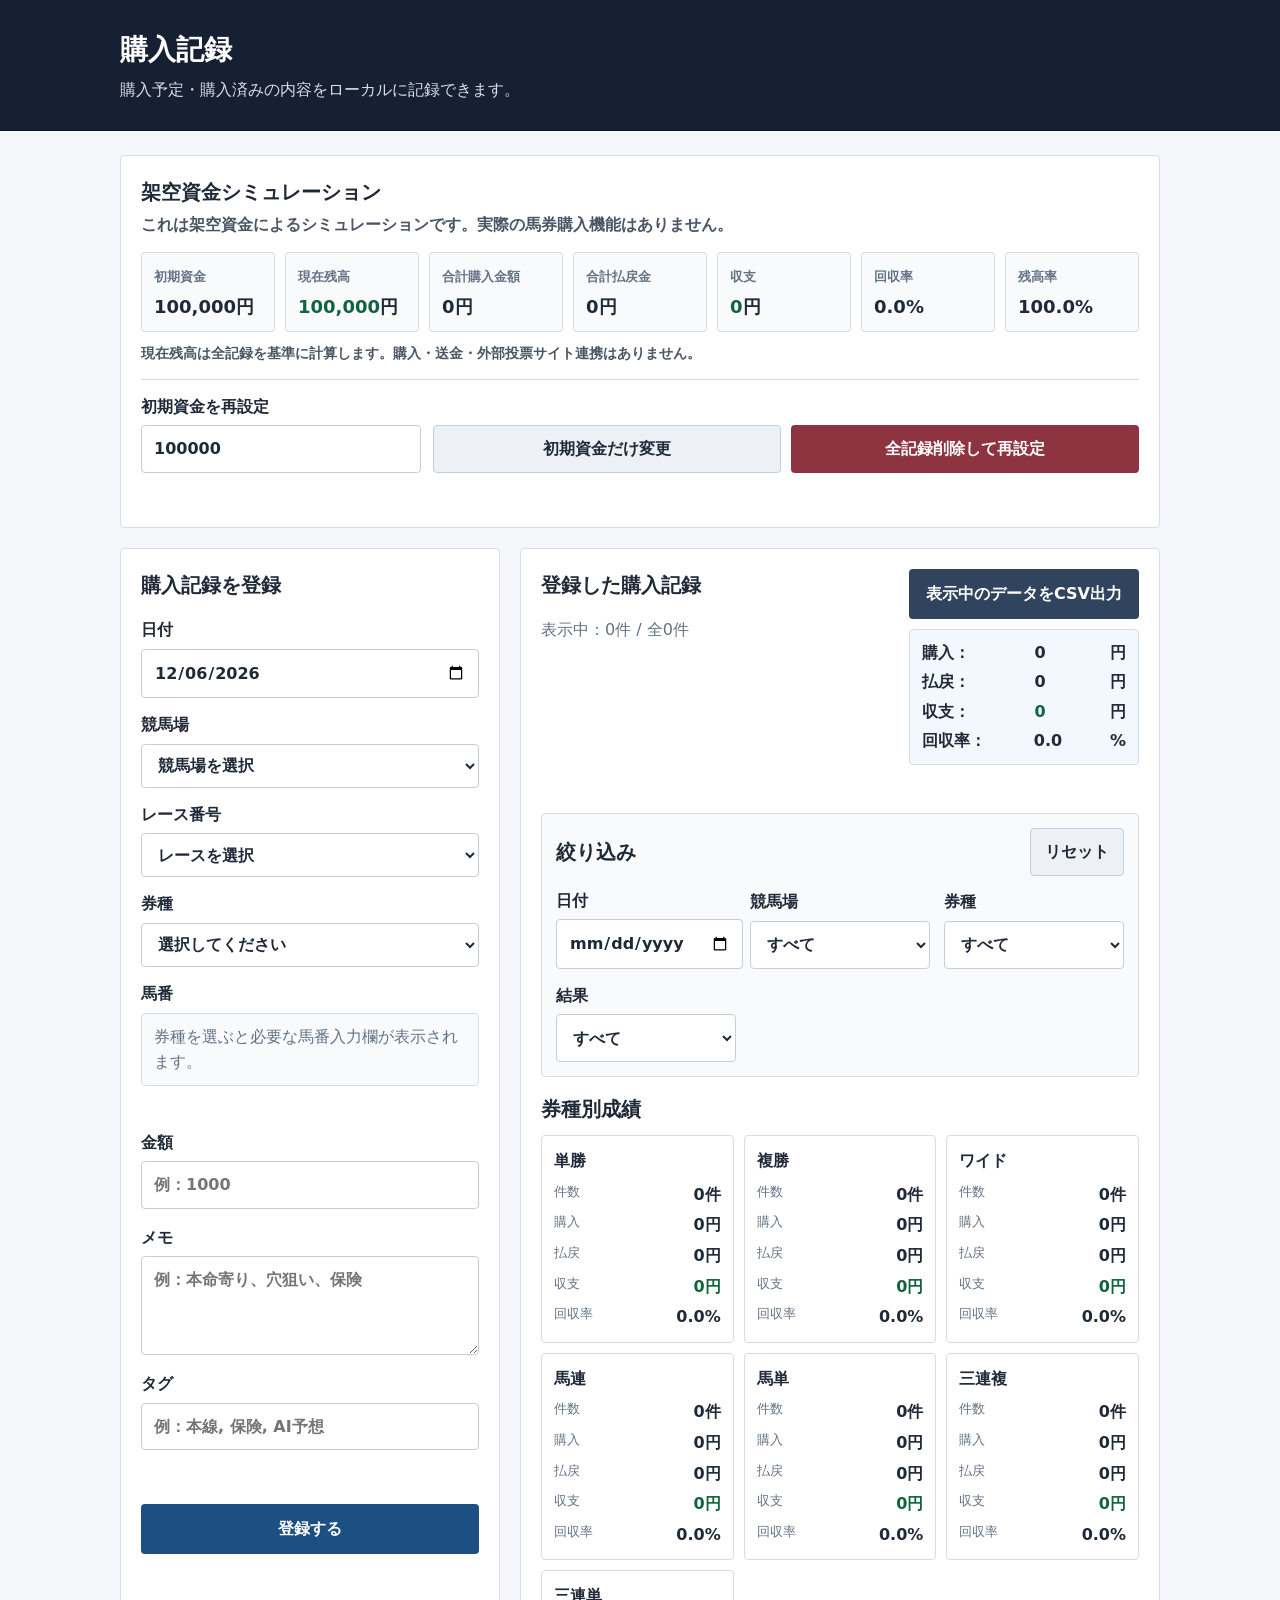
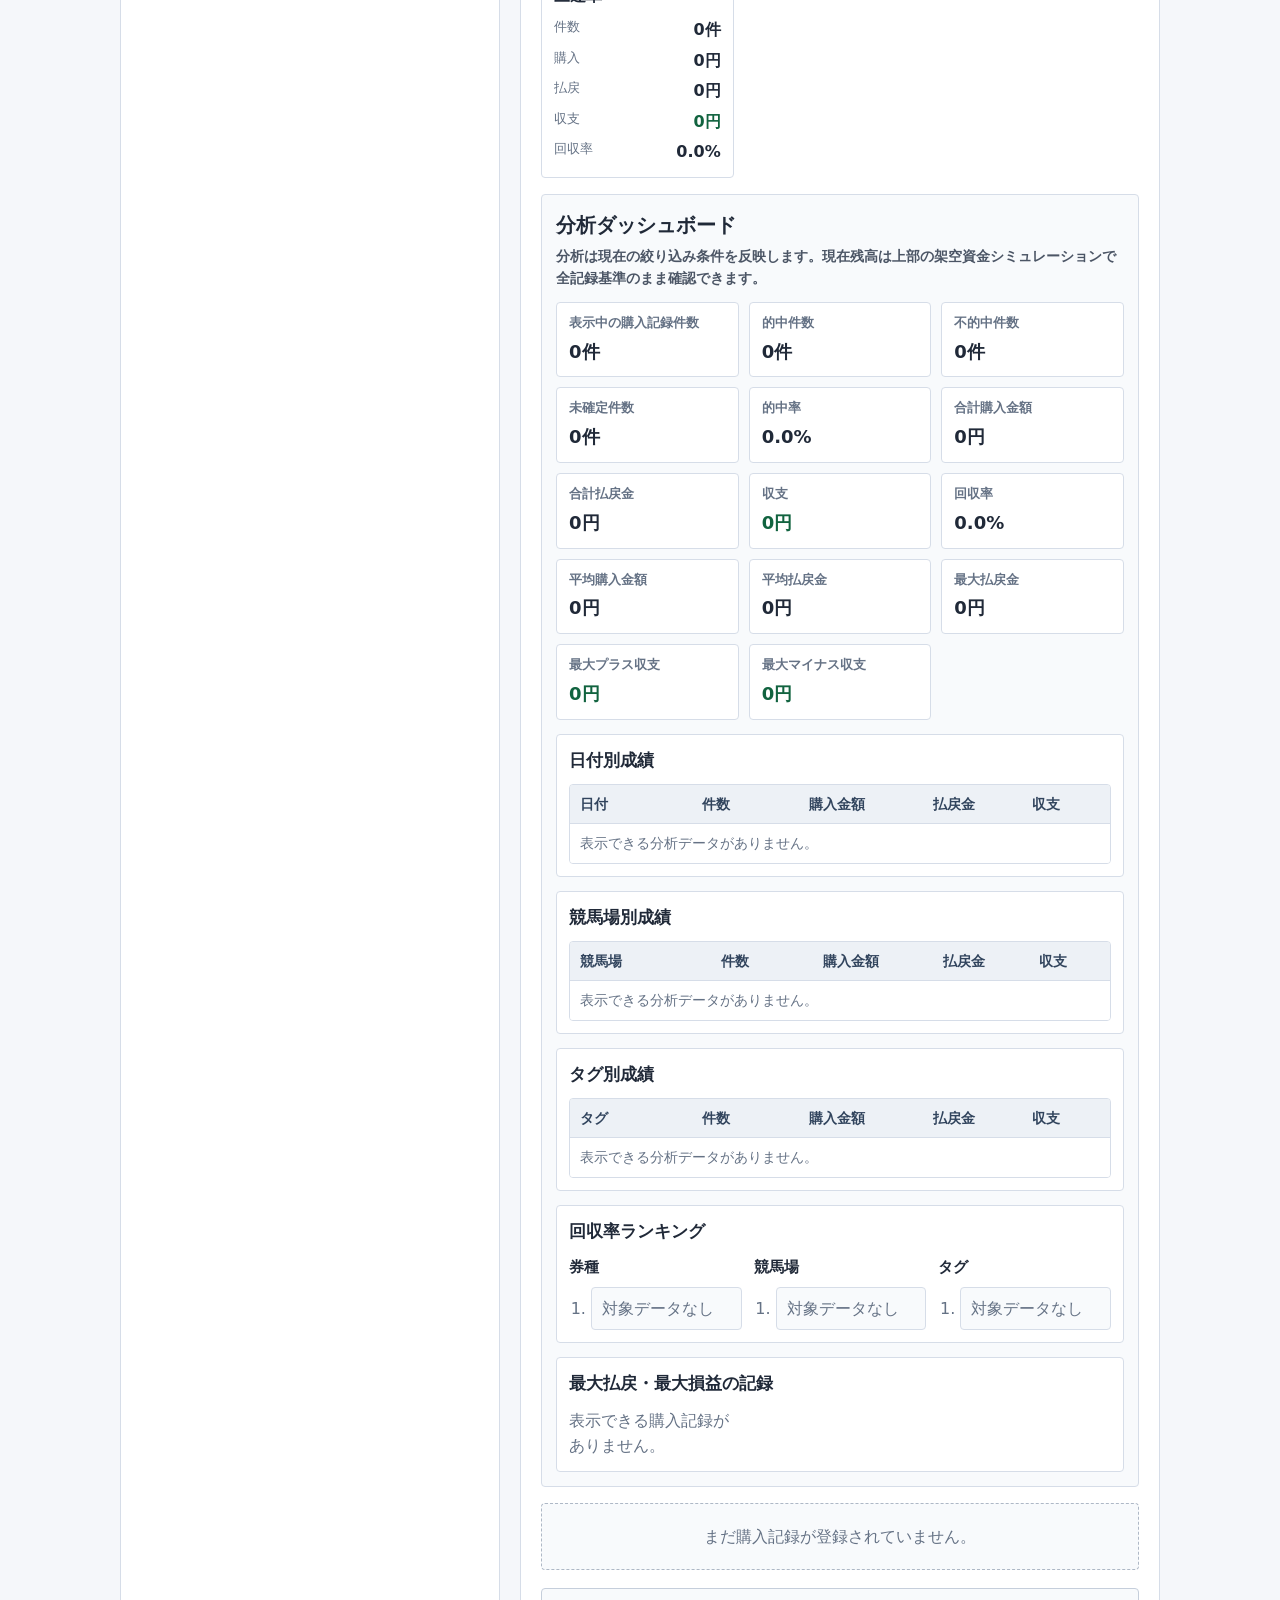
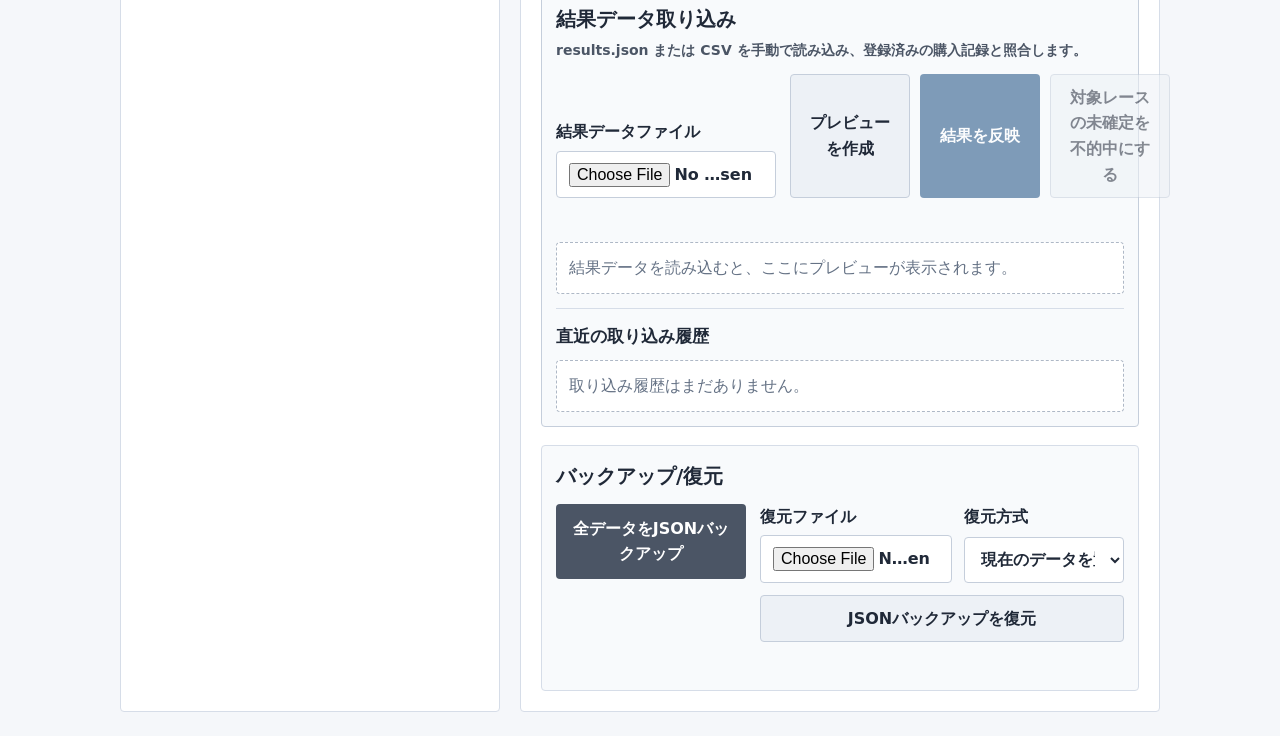
==== commit 341572df: "Add result import foundation" ====
--- a/index.html
+++ b/index.html
@@ -374,6 +374,38 @@
 
       <div id="bet-list" class="bet-list"></div>
 
+      <section class="result-import-section" aria-labelledby="result-import-title">
+        <div class="result-import-header">
+          <div>
+            <h2 id="result-import-title">結果データ取り込み</h2>
+            <p>results.json または CSV を手動で読み込み、登録済みの購入記録と照合します。</p>
+          </div>
+        </div>
+
+        <div class="result-import-controls">
+          <label>
+            結果データファイル
+            <input type="file" id="result-import-file" accept="application/json,.json,text/csv,.csv">
+          </label>
+          <div class="result-import-buttons">
+            <button type="button" id="read-result-import" class="secondary-button">プレビューを作成</button>
+            <button type="button" id="apply-result-import" class="primary-button" disabled>結果を反映</button>
+            <button type="button" id="mark-race-miss" class="secondary-button" disabled>対象レースの未確定を不的中にする</button>
+          </div>
+        </div>
+
+        <p id="result-import-message" class="result-import-message" aria-live="polite"></p>
+
+        <div id="result-import-preview" class="result-import-preview">
+          <p class="import-empty">結果データを読み込むと、ここにプレビューが表示されます。</p>
+        </div>
+
+        <section class="result-import-history" aria-labelledby="result-import-history-title">
+          <h3 id="result-import-history-title">直近の取り込み履歴</h3>
+          <div id="result-import-history-list" class="result-import-history-list"></div>
+        </section>
+      </section>
+
       <section class="backup-section" aria-labelledby="backup-title">
         <h2 id="backup-title">バックアップ/復元</h2>
         <div class="backup-grid">
--- a/style.css
+++ b/style.css
@@ -361,6 +361,170 @@
   background: #f8fafc;
 }
 
+.result-import-section {
+  margin-top: 18px;
+  padding: 14px;
+  border: 1px solid #c5cedb;
+  border-radius: 4px;
+  background: #f8fafc;
+}
+
+.result-import-header {
+  margin-bottom: 12px;
+}
+
+.result-import-header h2 {
+  margin-bottom: 4px;
+}
+
+.result-import-header p {
+  margin: 0;
+  color: #4b5565;
+  font-size: 14px;
+  font-weight: 700;
+}
+
+.result-import-controls {
+  display: grid;
+  grid-template-columns: minmax(220px, 1fr) minmax(280px, 2fr);
+  gap: 14px;
+  align-items: end;
+}
+
+.result-import-buttons {
+  display: grid;
+  grid-template-columns: repeat(3, minmax(120px, 1fr));
+  gap: 10px;
+}
+
+.result-import-buttons button:disabled {
+  cursor: not-allowed;
+  opacity: 0.55;
+}
+
+.result-import-message {
+  min-height: 24px;
+  margin: 10px 0;
+  color: #1c4f82;
+  font-weight: 700;
+}
+
+.result-import-message.is-error {
+  color: #b23b3b;
+}
+
+.result-import-preview {
+  display: grid;
+  gap: 12px;
+}
+
+.import-preview-grid {
+  display: grid;
+  grid-template-columns: repeat(4, minmax(0, 1fr));
+  gap: 10px;
+}
+
+.import-preview-grid div {
+  min-width: 0;
+  padding: 10px 12px;
+  border: 1px solid #d6dde8;
+  border-radius: 4px;
+  background: #ffffff;
+}
+
+.import-preview-grid span {
+  display: block;
+  color: #657285;
+  font-size: 13px;
+  font-weight: 700;
+}
+
+.import-preview-grid strong {
+  display: block;
+  margin-top: 4px;
+  font-size: 18px;
+}
+
+.import-race-list {
+  display: flex;
+  flex-wrap: wrap;
+  gap: 6px;
+}
+
+.result-import-table {
+  min-width: 840px;
+}
+
+.import-empty {
+  margin: 0;
+  padding: 12px;
+  border: 1px dashed #aeb8c6;
+  border-radius: 4px;
+  color: #657285;
+  background: #ffffff;
+}
+
+.result-import-history {
+  margin-top: 14px;
+  padding-top: 14px;
+  border-top: 1px solid #d6dde8;
+}
+
+.result-import-history h3 {
+  margin: 0 0 10px;
+  font-size: 17px;
+}
+
+.result-import-history-list {
+  display: grid;
+  gap: 10px;
+}
+
+.import-history-item {
+  min-width: 0;
+  padding: 10px 12px;
+  border: 1px solid #d6dde8;
+  border-radius: 4px;
+  background: #ffffff;
+}
+
+.import-history-item h3,
+.import-history-item p {
+  margin: 0;
+}
+
+.import-history-item > p {
+  color: #4b5565;
+  font-weight: 700;
+  overflow-wrap: anywhere;
+}
+
+.import-history-item dl {
+  display: grid;
+  grid-template-columns: repeat(3, minmax(0, 1fr));
+  gap: 8px;
+  margin: 8px 0;
+}
+
+.import-history-item div {
+  min-width: 0;
+}
+
+.import-history-item dt {
+  color: #657285;
+  font-size: 13px;
+}
+
+.import-history-item dd {
+  margin: 0;
+  font-weight: 700;
+}
+
+.history-race-ids {
+  color: #657285;
+  font-size: 13px;
+}
+
 .backup-section h2 {
   margin-bottom: 12px;
 }
@@ -963,6 +1127,24 @@
     padding: 12px;
   }
 
+  .result-import-section {
+    margin-top: 18px;
+    padding: 12px;
+  }
+
+  .result-import-controls,
+  .result-import-buttons {
+    grid-template-columns: 1fr;
+  }
+
+  .import-preview-grid {
+    grid-template-columns: repeat(2, minmax(0, 1fr));
+  }
+
+  .import-history-item dl {
+    grid-template-columns: repeat(3, minmax(0, 1fr));
+  }
+
   .backup-grid,
   .restore-controls {
     grid-template-columns: 1fr;
@@ -1068,4 +1250,9 @@
   .analysis-basic-cards {
     grid-template-columns: 1fr;
   }
-}
+
+  .import-preview-grid,
+  .import-history-item dl {
+    grid-template-columns: 1fr;
+  }
+}
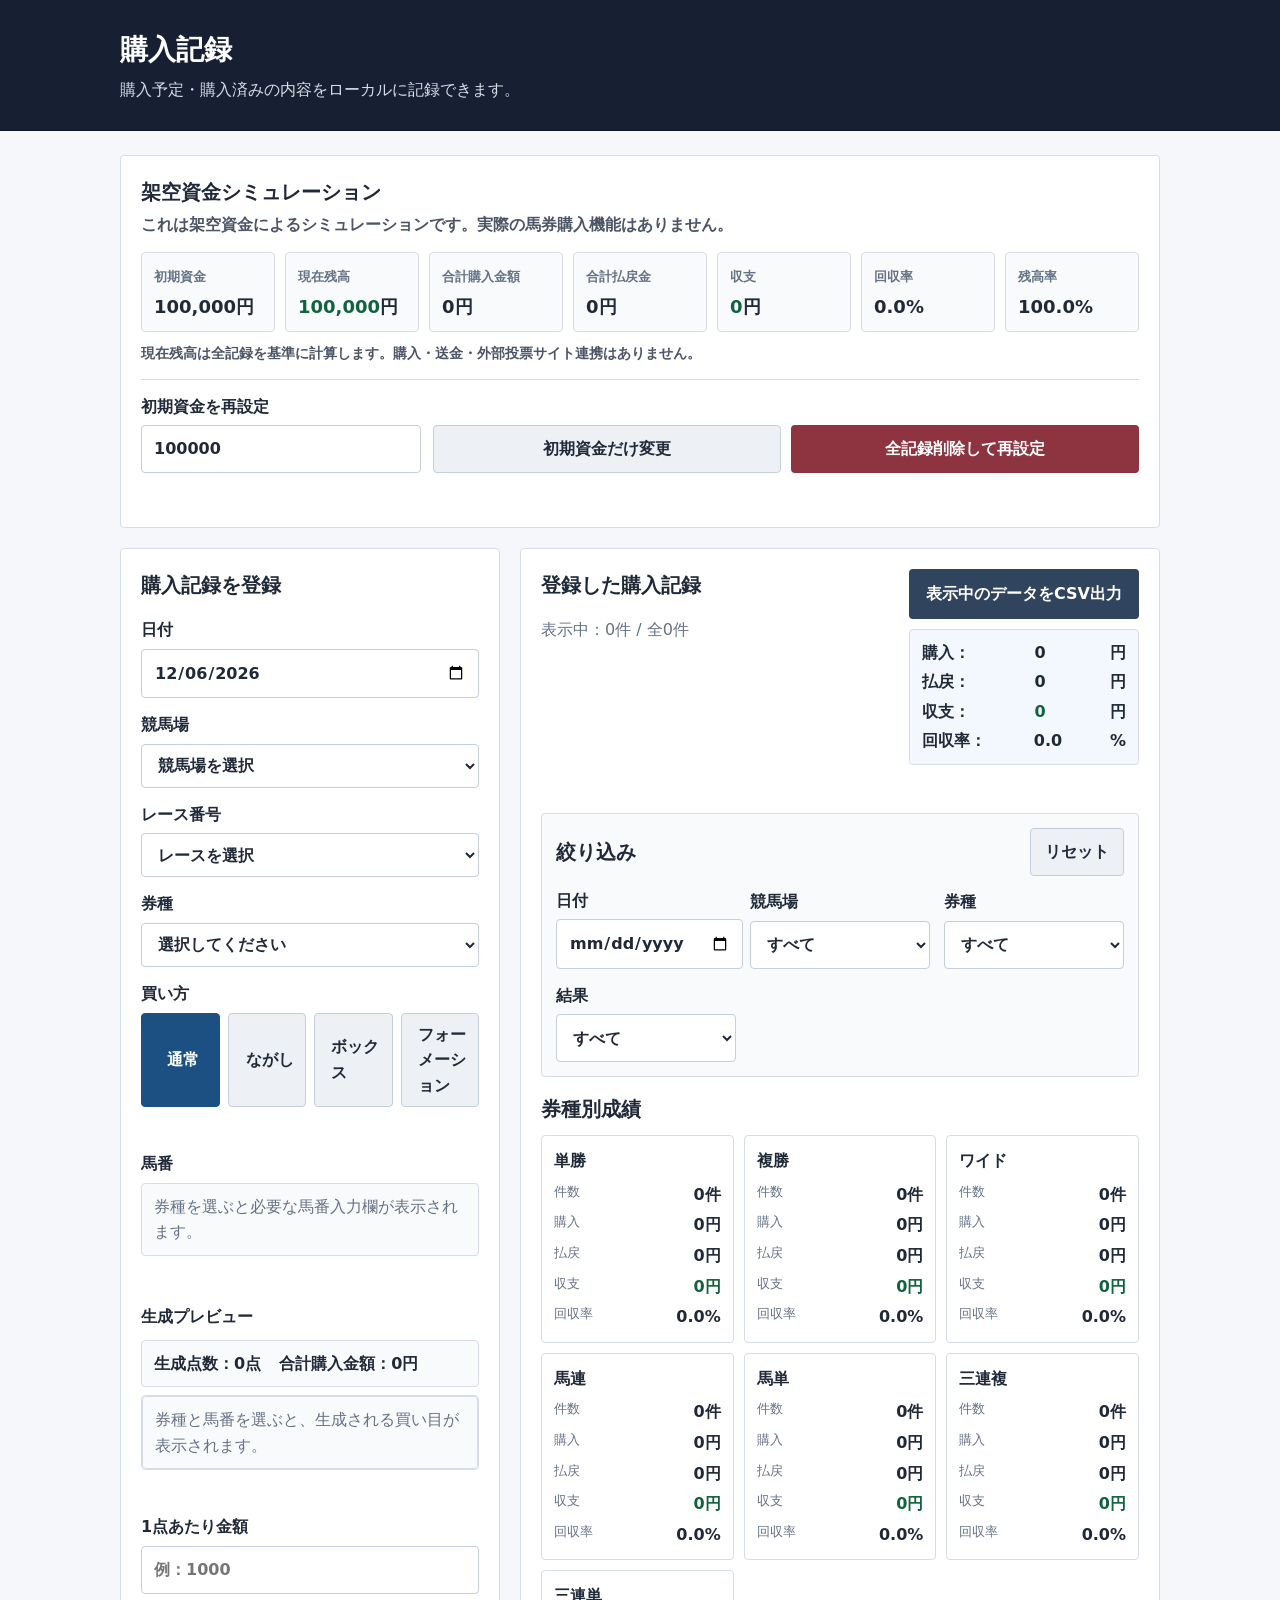
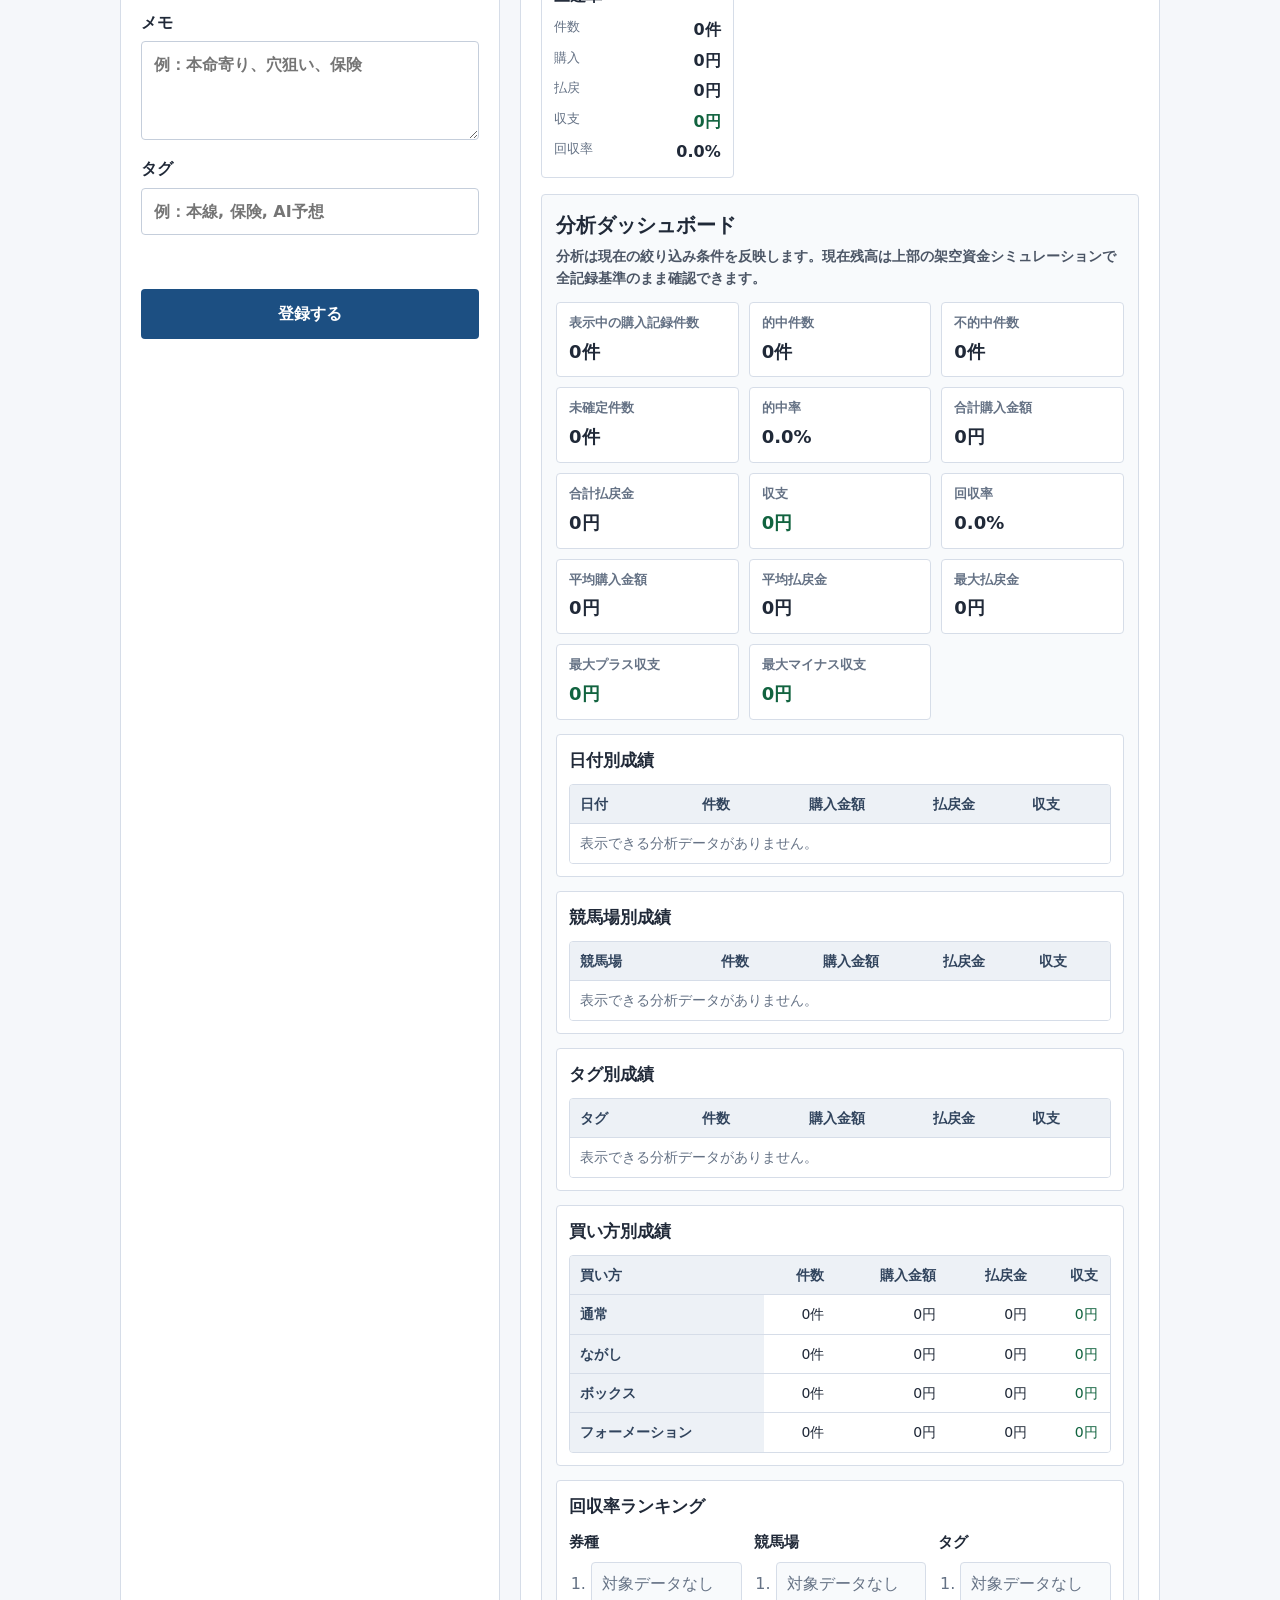
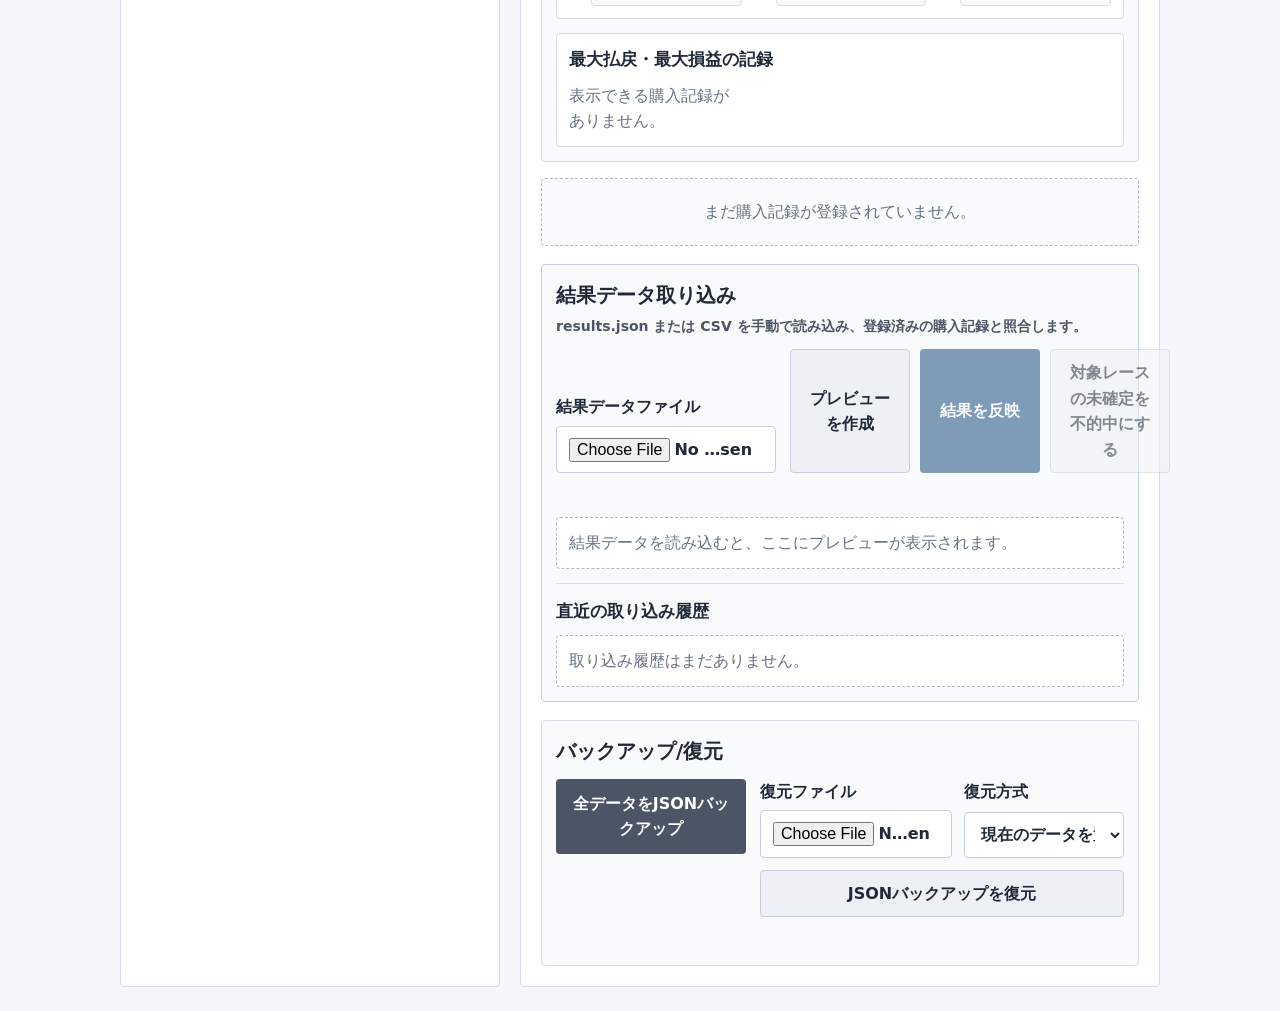
==== commit 8f922bb3: "Add purchase mode input UI" ====
--- a/index.html
+++ b/index.html
@@ -133,6 +133,17 @@
               <option value="三連単">三連単</option>
             </select>
           </label>
+
+          <fieldset class="purchase-mode-section">
+            <legend>買い方</legend>
+            <div id="purchase-mode-options" class="segment-options" role="radiogroup" aria-label="買い方">
+              <label><input type="radio" name="purchase-mode" value="通常" checked>通常</label>
+              <label><input type="radio" name="purchase-mode" value="ながし">ながし</label>
+              <label><input type="radio" name="purchase-mode" value="ボックス">ボックス</label>
+              <label><input type="radio" name="purchase-mode" value="フォーメーション">フォーメーション</label>
+            </div>
+            <p id="purchase-mode-note" class="form-note"></p>
+          </fieldset>
 
           <fieldset class="horse-number-section">
             <legend>馬番</legend>
@@ -161,8 +172,20 @@
             <p id="bet-numbers-error" class="form-error" aria-live="polite"></p>
           </fieldset>
 
-          <label>
-            金額
+          <fieldset class="generated-preview-section">
+            <legend>生成プレビュー</legend>
+            <div class="generated-total-row">
+              <span>生成点数：<strong id="generated-count">0</strong>点</span>
+              <span>合計購入金額：<strong id="generated-total-amount">0</strong>円</span>
+            </div>
+            <div id="generated-preview" class="generated-preview">
+              <p class="horse-number-placeholder">券種と馬番を選ぶと、生成される買い目が表示されます。</p>
+            </div>
+            <p id="generated-warning" class="form-error" aria-live="polite"></p>
+          </fieldset>
+
+          <label id="amount-label">
+            1点あたり金額
             <input type="number" id="amount" min="0" step="1" placeholder="例：1000" required>
           </label>
         </div>
@@ -340,6 +363,26 @@
               </table>
             </div>
           </section>
+
+          <section class="analysis-panel" aria-labelledby="analysis-mode-title">
+            <h3 id="analysis-mode-title">買い方別成績</h3>
+            <div class="table-scroll">
+              <table class="analysis-table">
+                <thead>
+                  <tr>
+                    <th>買い方</th>
+                    <th>件数</th>
+                    <th>購入金額</th>
+                    <th>払戻金</th>
+                    <th>収支</th>
+                    <th>回収率</th>
+                    <th>的中率</th>
+                  </tr>
+                </thead>
+                <tbody id="analysis-purchase-mode-table"></tbody>
+              </table>
+            </div>
+          </section>
         </div>
 
         <div class="analysis-grid">
--- a/style.css
+++ b/style.css
@@ -192,19 +192,90 @@
 
 .horse-number-section {
   display: grid;
+  gap: 12px;
+}
+
+.purchase-mode-section,
+.generated-preview-section {
+  display: grid;
   gap: 8px;
+}
+
+.segment-options {
+  display: grid;
+  grid-template-columns: repeat(4, minmax(0, 1fr));
+  gap: 8px;
+}
+
+.segment-options label {
+  display: flex;
+  align-items: center;
+  justify-content: center;
+  min-height: 44px;
+  padding: 8px 10px;
+  border: 1px solid #c5cedb;
+  border-radius: 4px;
+  color: #202938;
+  background: #edf1f6;
+  font-weight: 700;
+  cursor: pointer;
+}
+
+.segment-options input {
+  flex: 0 0 0;
+  width: 0;
+  height: 0;
+  min-height: 0;
+  margin: 0;
+  padding: 0;
+  border: 0;
+  opacity: 0;
+  pointer-events: none;
+}
+
+.segment-options label:has(input:checked) {
+  color: #ffffff;
+  background: #1c4f82;
+  border-color: #1c4f82;
+}
+
+.form-note {
+  min-height: 22px;
+  margin: 0;
+  color: #4b5565;
+  font-size: 14px;
+  font-weight: 700;
 }
 
 .horse-number-fields {
   display: grid;
   grid-template-columns: repeat(auto-fit, minmax(92px, 1fr));
   gap: 10px;
+  min-width: 0;
 }
 
 .horse-number-fields label {
   min-width: 0;
 }
 
+.horse-selection-groups {
+  grid-template-columns: repeat(auto-fit, minmax(min(100%, 260px), 1fr));
+  gap: 14px;
+  align-items: start;
+}
+
+.horse-selection-groups-flow {
+  grid-template-columns: repeat(auto-fit, minmax(min(100%, 280px), 1fr));
+}
+
+.horse-selection-groups-box {
+  grid-template-columns: minmax(0, 1fr);
+}
+
+.horse-selection-groups-formation {
+  grid-template-columns: repeat(auto-fit, minmax(min(100%, 240px), 1fr));
+}
+
 .horse-number-placeholder {
   margin: 0;
   padding: 10px 12px;
@@ -212,6 +283,105 @@
   border-radius: 4px;
   color: #657285;
   background: #f8fafc;
+}
+
+.horse-choice-group {
+  display: grid;
+  gap: 8px;
+  min-width: 0;
+  padding: 10px;
+  border: 1px solid #d6dde8;
+  border-radius: 4px;
+  background: #f8fafc;
+}
+
+.flow-type-group {
+  grid-column: 1 / -1;
+  background: #ffffff;
+}
+
+.horse-choice-title {
+  font-weight: 700;
+}
+
+.horse-choice-grid {
+  display: grid;
+  grid-template-columns: repeat(auto-fit, minmax(42px, 1fr));
+  gap: 6px;
+  min-width: 0;
+}
+
+.horse-choice-grid label {
+  display: flex;
+  align-items: center;
+  justify-content: center;
+  min-height: 44px;
+  padding: 6px;
+  border: 1px solid #c5cedb;
+  border-radius: 4px;
+  color: #202938;
+  background: #ffffff;
+  font-weight: 700;
+  cursor: pointer;
+  line-height: 1;
+  user-select: none;
+}
+
+.horse-choice-grid input {
+  flex: 0 0 0;
+  width: 0;
+  height: 0;
+  min-height: 0;
+  margin: 0;
+  padding: 0;
+  border: 0;
+  opacity: 0;
+  pointer-events: none;
+}
+
+.horse-choice-grid label:has(input:checked) {
+  color: #ffffff;
+  background: #31445d;
+  border-color: #31445d;
+}
+
+.flow-option-row {
+  display: grid;
+  grid-template-columns: repeat(auto-fit, minmax(150px, 1fr));
+  gap: 8px;
+}
+
+.generated-total-row {
+  display: flex;
+  flex-wrap: wrap;
+  gap: 10px 18px;
+  margin-top: 4px;
+  padding: 10px 12px;
+  border: 1px solid #d6dde8;
+  border-radius: 4px;
+  background: #f8fafc;
+  font-weight: 700;
+}
+
+.generated-preview {
+  max-height: 180px;
+  overflow: auto;
+  min-width: 0;
+  border: 1px solid #d6dde8;
+  border-radius: 4px;
+  background: #ffffff;
+}
+
+.generated-preview ul {
+  display: grid;
+  gap: 2px;
+  margin: 0;
+  padding: 10px 12px 10px 30px;
+}
+
+.generated-preview li {
+  font-weight: 700;
+  overflow-wrap: anywhere;
 }
 
 .form-error {
@@ -1104,6 +1274,26 @@
     width: 100%;
   }
 
+  .segment-options {
+    grid-template-columns: repeat(2, minmax(0, 1fr));
+  }
+
+  .horse-choice-grid {
+    grid-template-columns: repeat(3, minmax(54px, 1fr));
+  }
+
+  .horse-selection-groups,
+  .horse-selection-groups-flow,
+  .horse-selection-groups-box,
+  .horse-selection-groups-formation {
+    grid-template-columns: 1fr;
+    gap: 12px;
+  }
+
+  .horse-choice-group {
+    padding: 10px;
+  }
+
   .list-header {
     display: grid;
     gap: 10px;
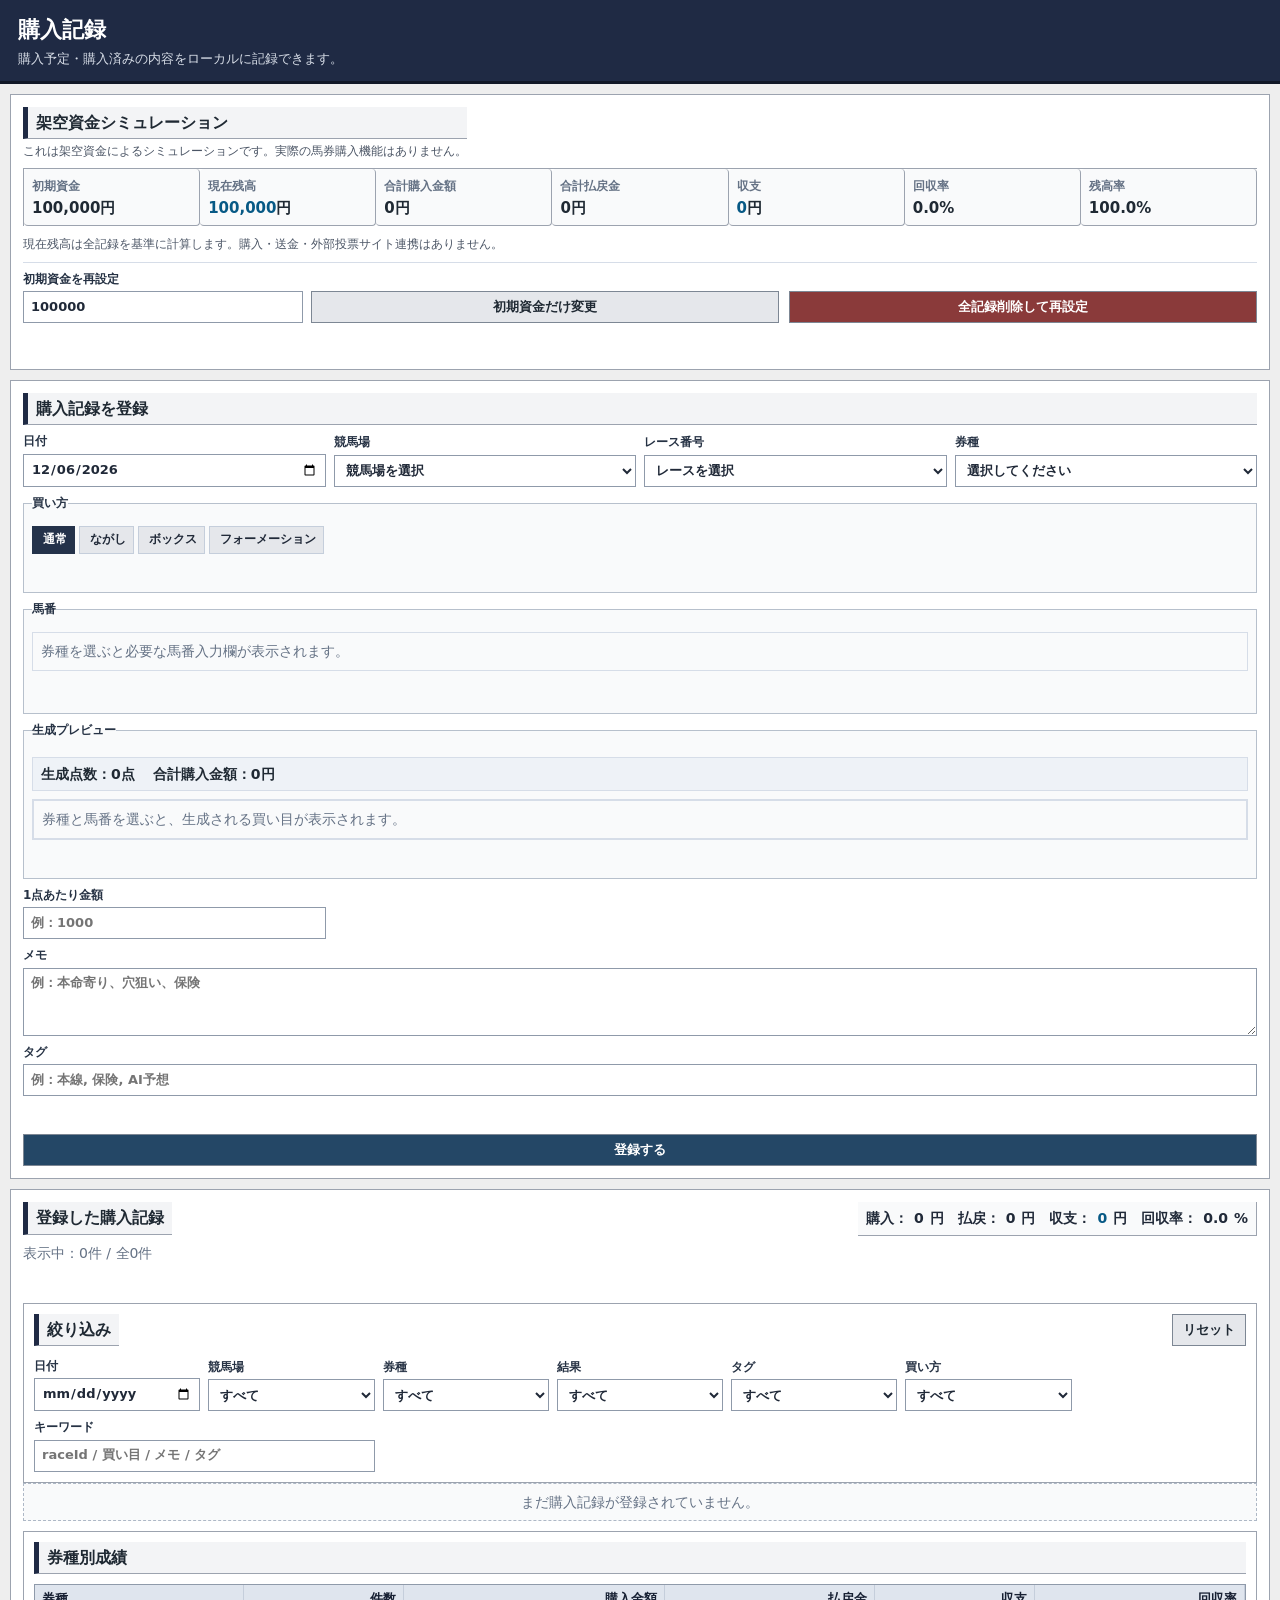
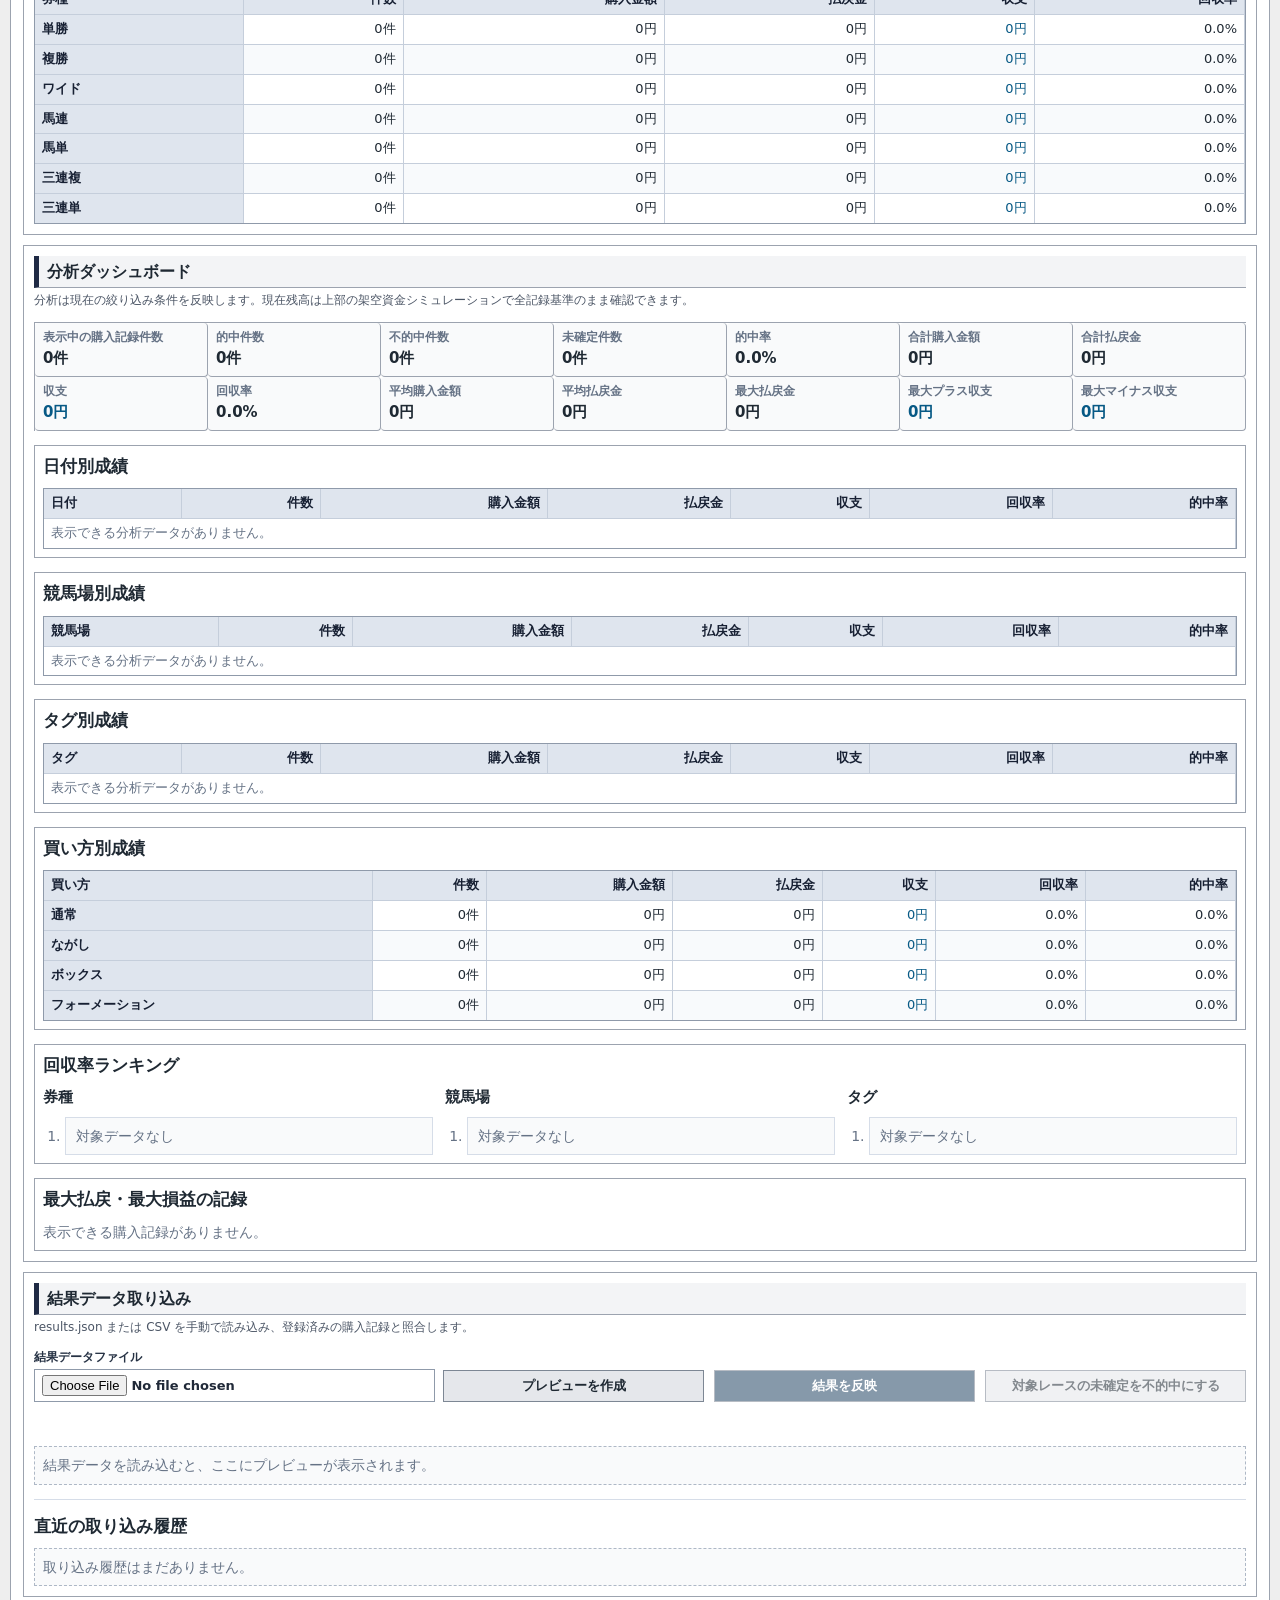
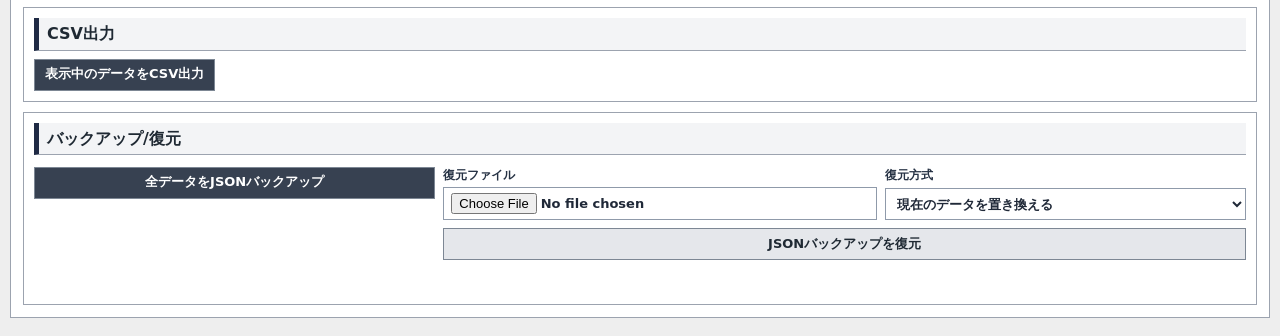
==== commit d4443506: "Apply legacy business system UI" ====
--- a/index.html
+++ b/index.html
@@ -232,7 +232,6 @@
           <p id="bet-count">0件</p>
         </div>
         <div class="list-actions">
-          <button type="button" id="export-csv" class="export-button">表示中のデータをCSV出力</button>
           <div class="summary-box" aria-label="集計">
             <p>購入：<span id="total-amount">0</span>円</p>
             <p>払戻：<span id="total-payout">0</span>円</p>
@@ -285,12 +284,55 @@
               <option value="不的中">不的中</option>
             </select>
           </label>
+
+          <label>
+            タグ
+            <select id="filter-tag">
+              <option value="">すべて</option>
+            </select>
+          </label>
+
+          <label>
+            買い方
+            <select id="filter-purchase-mode">
+              <option value="">すべて</option>
+              <option value="通常">通常</option>
+              <option value="ながし">ながし</option>
+              <option value="ボックス">ボックス</option>
+              <option value="フォーメーション">フォーメーション</option>
+            </select>
+          </label>
+
+          <label class="search-field">
+            キーワード
+            <input type="search" id="search-keyword" placeholder="raceId / 買い目 / メモ / タグ">
+          </label>
         </div>
       </section>
+
+      <div id="empty-message" class="empty-message">
+        まだ購入記録が登録されていません。
+      </div>
+
+      <div id="bet-list" class="bet-list"></div>
 
       <section class="ticket-summary-section" aria-labelledby="ticket-summary-title">
         <h2 id="ticket-summary-title">券種別成績</h2>
-        <div id="ticket-summary-list" class="ticket-summary-list"></div>
+        <div class="table-scroll">
+          <table class="analysis-table ticket-summary-table">
+            <thead>
+              <tr>
+                <th>券種</th>
+                <th>件数</th>
+                <th>購入金額</th>
+                <th>払戻金</th>
+                <th>収支</th>
+                <th>回収率</th>
+              </tr>
+            </thead>
+            <tbody id="ticket-summary-list"></tbody>
+          </table>
+        </div>
       </section>
 
       <section class="analysis-section" aria-labelledby="analysis-title">
@@ -411,12 +453,6 @@
         </div>
       </section>
 
-      <div id="empty-message" class="empty-message">
-        まだ購入記録が登録されていません。
-      </div>
-
-      <div id="bet-list" class="bet-list"></div>
-
       <section class="result-import-section" aria-labelledby="result-import-title">
         <div class="result-import-header">
           <div>
@@ -447,6 +483,11 @@
           <h3 id="result-import-history-title">直近の取り込み履歴</h3>
           <div id="result-import-history-list" class="result-import-history-list"></div>
         </section>
+      </section>
+
+      <section class="csv-section" aria-labelledby="csv-title">
+        <h2 id="csv-title">CSV出力</h2>
+        <button type="button" id="export-csv" class="export-button">表示中のデータをCSV出力</button>
       </section>
 
       <section class="backup-section" aria-labelledby="backup-title">
--- a/style.css
+++ b/style.css
@@ -1446,3 +1446,586 @@
     grid-template-columns: 1fr;
   }
 }
+
+/* v12.8: レガシー業務システム風UI */
+body {
+  color: #1f2933;
+  background: #eeeeee;
+  line-height: 1.45;
+  font-size: 14px;
+}
+
+.app-header {
+  padding: 14px max(18px, env(safe-area-inset-right)) 12px max(18px, env(safe-area-inset-left));
+  color: #ffffff;
+  background: #1f2a44;
+  border-bottom: 3px solid #111827;
+}
+
+.app-header h1 {
+  max-width: 1280px;
+  font-size: 22px;
+}
+
+.app-header p {
+  max-width: 1280px;
+  color: #d8dee8;
+  font-size: 13px;
+}
+
+.app-layout {
+  display: grid;
+  grid-template-columns: 1fr;
+  gap: 10px;
+  width: min(1280px, calc(100% - 20px));
+  margin: 10px auto 18px;
+}
+
+.simulation-section,
+.form-section,
+.list-section,
+.filter-section,
+.ticket-summary-section,
+.analysis-section,
+.analysis-panel,
+.result-import-section,
+.csv-section,
+.backup-section,
+.horse-choice-group,
+.generated-preview,
+.summary-box,
+.import-preview-grid div,
+.import-history-item,
+.record-highlight,
+.empty-message {
+  border-radius: 0;
+  box-shadow: none;
+}
+
+.simulation-section,
+.form-section,
+.list-section {
+  padding: 12px;
+  border: 1px solid #9ca3af;
+  background: #ffffff;
+}
+
+h2 {
+  margin: 0 0 8px;
+  padding: 4px 8px;
+  border-left: 5px solid #1f2a44;
+  border-bottom: 1px solid #9ca3af;
+  background: #f3f4f6;
+  font-size: 16px;
+}
+
+h3 {
+  font-size: 14px;
+}
+
+.section-title-row {
+  margin-bottom: 8px;
+}
+
+.section-title-row p,
+.simulation-note,
+.analysis-header p,
+.result-import-header p {
+  font-size: 12px;
+  font-weight: 400;
+}
+
+.simulation-grid {
+  grid-template-columns: repeat(7, minmax(118px, 1fr));
+  gap: 0;
+  border-top: 1px solid #9ca3af;
+  border-left: 1px solid #9ca3af;
+}
+
+.simulation-grid div,
+.analysis-card,
+.summary-box {
+  padding: 6px 8px;
+  border: 0;
+  border-right: 1px solid #9ca3af;
+  border-bottom: 1px solid #9ca3af;
+  background: #f9fafb;
+}
+
+.simulation-grid strong,
+.analysis-card strong {
+  margin-top: 2px;
+  font-size: 15px;
+}
+
+.simulation-grid div > span,
+.analysis-card span,
+.import-preview-grid span {
+  font-size: 12px;
+}
+
+.fund-controls,
+.form-grid,
+.edit-only-fields,
+.filter-grid,
+.result-import-controls,
+.backup-grid,
+.restore-controls {
+  gap: 8px;
+}
+
+.fund-controls {
+  grid-template-columns: minmax(200px, 280px) minmax(320px, 1fr);
+  margin-top: 8px;
+  padding-top: 8px;
+}
+
+form {
+  gap: 8px;
+}
+
+.form-grid {
+  grid-template-columns: repeat(4, minmax(150px, 1fr));
+  align-items: end;
+}
+
+.purchase-mode-section,
+.horse-number-section,
+.generated-preview-section {
+  grid-column: 1 / -1;
+  padding: 8px;
+  border: 1px solid #b7c0cc;
+  background: #f9fafb;
+}
+
+label,
+legend {
+  gap: 3px;
+  color: #263244;
+  font-size: 12px;
+  font-weight: 700;
+}
+
+input,
+select,
+textarea,
+button,
+.primary-button,
+.secondary-button,
+.export-button,
+.backup-button,
+.edit-button,
+.duplicate-button,
+.delete-button {
+  border-radius: 0;
+  font-size: 13px;
+  transition: none;
+}
+
+input,
+select,
+textarea {
+  min-height: 32px;
+  padding: 5px 7px;
+  border: 1px solid #8f9aaa;
+  background: #ffffff;
+}
+
+textarea {
+  min-height: 64px;
+}
+
+input:focus,
+select:focus,
+textarea:focus {
+  outline: 2px solid #9cc3e6;
+  border-color: #1f5f99;
+}
+
+.segment-options {
+  display: flex;
+  flex-wrap: wrap;
+  gap: 4px;
+}
+
+.segment-options label,
+.horse-choice-grid label {
+  justify-content: center;
+  min-height: 28px;
+  padding: 4px 7px;
+  border-radius: 0;
+  background: #e5e7eb;
+}
+
+.segment-options label:has(input:checked),
+.horse-choice-grid label:has(input:checked) {
+  color: #ffffff;
+  background: #24324a;
+  border-color: #24324a;
+}
+
+.horse-selection-groups,
+.horse-selection-groups-flow,
+.horse-selection-groups-formation {
+  grid-template-columns: repeat(3, minmax(220px, 1fr));
+  gap: 8px;
+}
+
+.horse-selection-groups-box {
+  grid-template-columns: 1fr;
+}
+
+.horse-choice-group {
+  padding: 6px;
+  border-color: #b7c0cc;
+  background: #ffffff;
+}
+
+.horse-choice-grid {
+  grid-template-columns: repeat(18, minmax(30px, 1fr));
+  gap: 3px;
+}
+
+.generated-total-row {
+  gap: 8px 18px;
+  padding: 6px 8px;
+  border-radius: 0;
+  background: #eef2f7;
+}
+
+.generated-preview {
+  max-height: 150px;
+}
+
+.generated-preview-table {
+  width: 100%;
+  border-collapse: collapse;
+  font-size: 13px;
+}
+
+.generated-preview-table th,
+.generated-preview-table td {
+  padding: 4px 6px;
+  border: 1px solid #c5cedb;
+  text-align: left;
+}
+
+.generated-preview-table th {
+  background: #e5e7eb;
+}
+
+.primary-button,
+.secondary-button,
+.export-button,
+.backup-button,
+.edit-button,
+.duplicate-button,
+.delete-button {
+  min-height: 32px;
+  padding: 5px 10px;
+  border: 1px solid #7d8794;
+  font-weight: 700;
+}
+
+.primary-button,
+.edit-button {
+  color: #ffffff;
+  background: #244766;
+}
+
+.secondary-button,
+.duplicate-button {
+  color: #1f2933;
+  background: #e5e7eb;
+}
+
+.export-button,
+.backup-button {
+  width: auto;
+  color: #ffffff;
+  background: #374151;
+}
+
+.delete-button {
+  color: #ffffff;
+  background: #8a3a3a;
+}
+
+.list-header {
+  margin-bottom: 8px;
+}
+
+.list-actions {
+  min-width: 360px;
+}
+
+.summary-box {
+  display: flex;
+  flex-wrap: wrap;
+  gap: 6px 14px;
+  min-width: 0;
+  background: #f9fafb;
+}
+
+.summary-box p {
+  gap: 6px;
+}
+
+.filter-section,
+.analysis-section,
+.result-import-section,
+.csv-section,
+.backup-section,
+.ticket-summary-section {
+  margin: 10px 0 0;
+  padding: 10px;
+  border: 1px solid #9ca3af;
+  background: #ffffff;
+}
+
+.filter-grid {
+  grid-template-columns: repeat(7, minmax(120px, 1fr));
+}
+
+.search-field {
+  grid-column: span 2;
+}
+
+.filter-grid input,
+.filter-grid select {
+  min-height: 32px;
+}
+
+.bet-table-scroll,
+.table-scroll {
+  width: 100%;
+  overflow-x: auto;
+  border: 1px solid #8f9aaa;
+  border-radius: 0;
+  background: #ffffff;
+}
+
+.bet-table,
+.analysis-table {
+  width: 100%;
+  min-width: 1080px;
+  border-collapse: collapse;
+  font-size: 13px;
+}
+
+.analysis-table {
+  min-width: 720px;
+}
+
+.ticket-summary-table {
+  min-width: 640px;
+}
+
+.bet-table th,
+.bet-table td,
+.analysis-table th,
+.analysis-table td {
+  padding: 5px 7px;
+  border-right: 1px solid #c5cedb;
+  border-bottom: 1px solid #c5cedb;
+  vertical-align: middle;
+  white-space: nowrap;
+}
+
+.bet-table th,
+.analysis-table th {
+  position: sticky;
+  top: 0;
+  z-index: 1;
+  color: #172033;
+  background: #dfe5ee;
+  font-weight: 700;
+}
+
+.bet-table tbody tr:nth-child(even),
+.analysis-table tbody tr:nth-child(even) {
+  background: #f8fafc;
+}
+
+.number-cell,
+.analysis-table td,
+.analysis-table th.number {
+  text-align: right;
+}
+
+.analysis-table th:first-child,
+.analysis-table td:first-child {
+  text-align: left;
+}
+
+.sort-button {
+  min-height: 0;
+  padding: 0;
+  border: 0;
+  color: inherit;
+  background: transparent;
+  font: inherit;
+  font-weight: 700;
+  cursor: pointer;
+}
+
+.mono-cell {
+  font-family: ui-monospace, SFMono-Regular, Menlo, Consolas, monospace;
+  font-size: 12px;
+}
+
+.bet-number-cell {
+  font-weight: 700;
+}
+
+.memo-cell {
+  max-width: 260px;
+  overflow: hidden;
+  text-overflow: ellipsis;
+}
+
+.tag-cell {
+  max-width: 180px;
+  overflow: hidden;
+  text-overflow: ellipsis;
+}
+
+.status-select,
+.payout-input {
+  min-width: 92px;
+  min-height: 28px;
+  padding: 3px 5px;
+}
+
+.status-pending {
+  color: #374151;
+  background: #f3f4f6;
+}
+
+.status-hit {
+  color: #0f5132;
+  background: #e8f3ed;
+}
+
+.status-miss {
+  color: #7f1d1d;
+  background: #f7e8e8;
+}
+
+.table-actions {
+  display: grid;
+  grid-template-columns: repeat(3, minmax(46px, 1fr));
+  gap: 4px;
+}
+
+.table-actions button {
+  min-height: 28px;
+  padding: 3px 6px;
+}
+
+.ticket-summary-list,
+.analysis-basic-cards {
+  display: grid;
+  gap: 0;
+}
+
+.analysis-basic-cards {
+  grid-template-columns: repeat(7, minmax(120px, 1fr));
+  border-top: 1px solid #9ca3af;
+  border-left: 1px solid #9ca3af;
+}
+
+.analysis-panel {
+  padding: 8px;
+  border-color: #9ca3af;
+}
+
+.ranking-list li,
+.record-highlight {
+  border-radius: 0;
+  background: #f9fafb;
+}
+
+.tag-chip,
+.sample-badge {
+  min-height: 20px;
+  padding: 1px 5px;
+  border-radius: 0;
+}
+
+.plus {
+  color: #075985;
+}
+
+.minus,
+.form-error,
+.simulation-message.is-error,
+.csv-message.is-error,
+.result-import-message.is-error,
+.backup-message.is-error {
+  color: #9f1239;
+}
+
+.empty-message,
+.import-empty,
+.horse-number-placeholder {
+  padding: 8px;
+  border-radius: 0;
+  background: #f9fafb;
+}
+
+@media (max-width: 760px) {
+  body {
+    font-size: 13px;
+  }
+
+  .app-layout {
+    width: 100%;
+    margin: 0;
+  }
+
+  .simulation-section,
+  .form-section,
+  .list-section {
+    padding: 10px max(10px, env(safe-area-inset-right)) 10px max(10px, env(safe-area-inset-left));
+  }
+
+  .simulation-grid,
+  .analysis-basic-cards {
+    grid-template-columns: repeat(2, minmax(135px, 1fr));
+    overflow-x: auto;
+  }
+
+  .form-grid,
+  .filter-grid,
+  .fund-controls,
+  .result-import-controls,
+  .backup-grid,
+  .restore-controls {
+    grid-template-columns: 1fr;
+  }
+
+  .search-field {
+    grid-column: auto;
+  }
+
+  .horse-choice-grid {
+    grid-template-columns: repeat(6, minmax(34px, 1fr));
+  }
+
+  .horse-selection-groups,
+  .horse-selection-groups-flow,
+  .horse-selection-groups-box,
+  .horse-selection-groups-formation {
+    grid-template-columns: 1fr;
+  }
+
+  .list-actions {
+    min-width: 0;
+  }
+
+  .bet-table-scroll,
+  .table-scroll {
+    border-bottom: 3px solid #8f9aaa;
+  }
+}
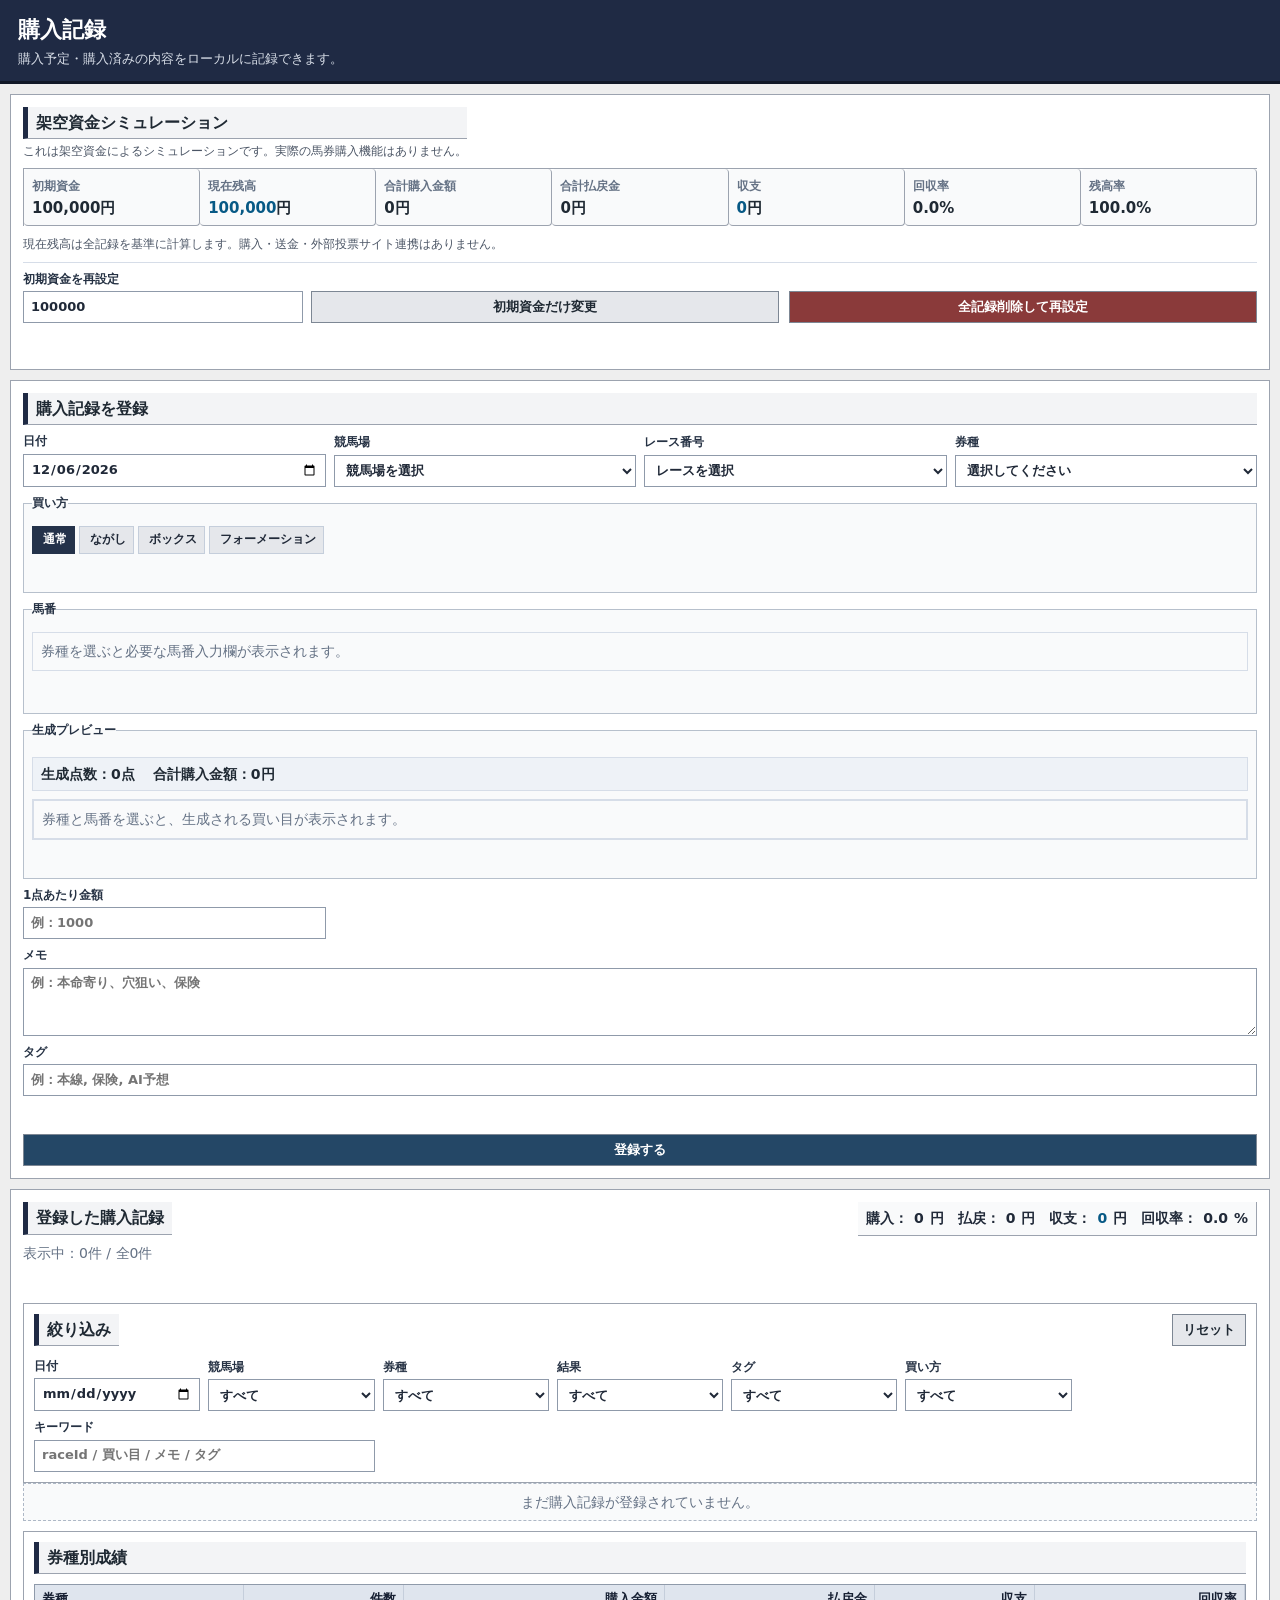
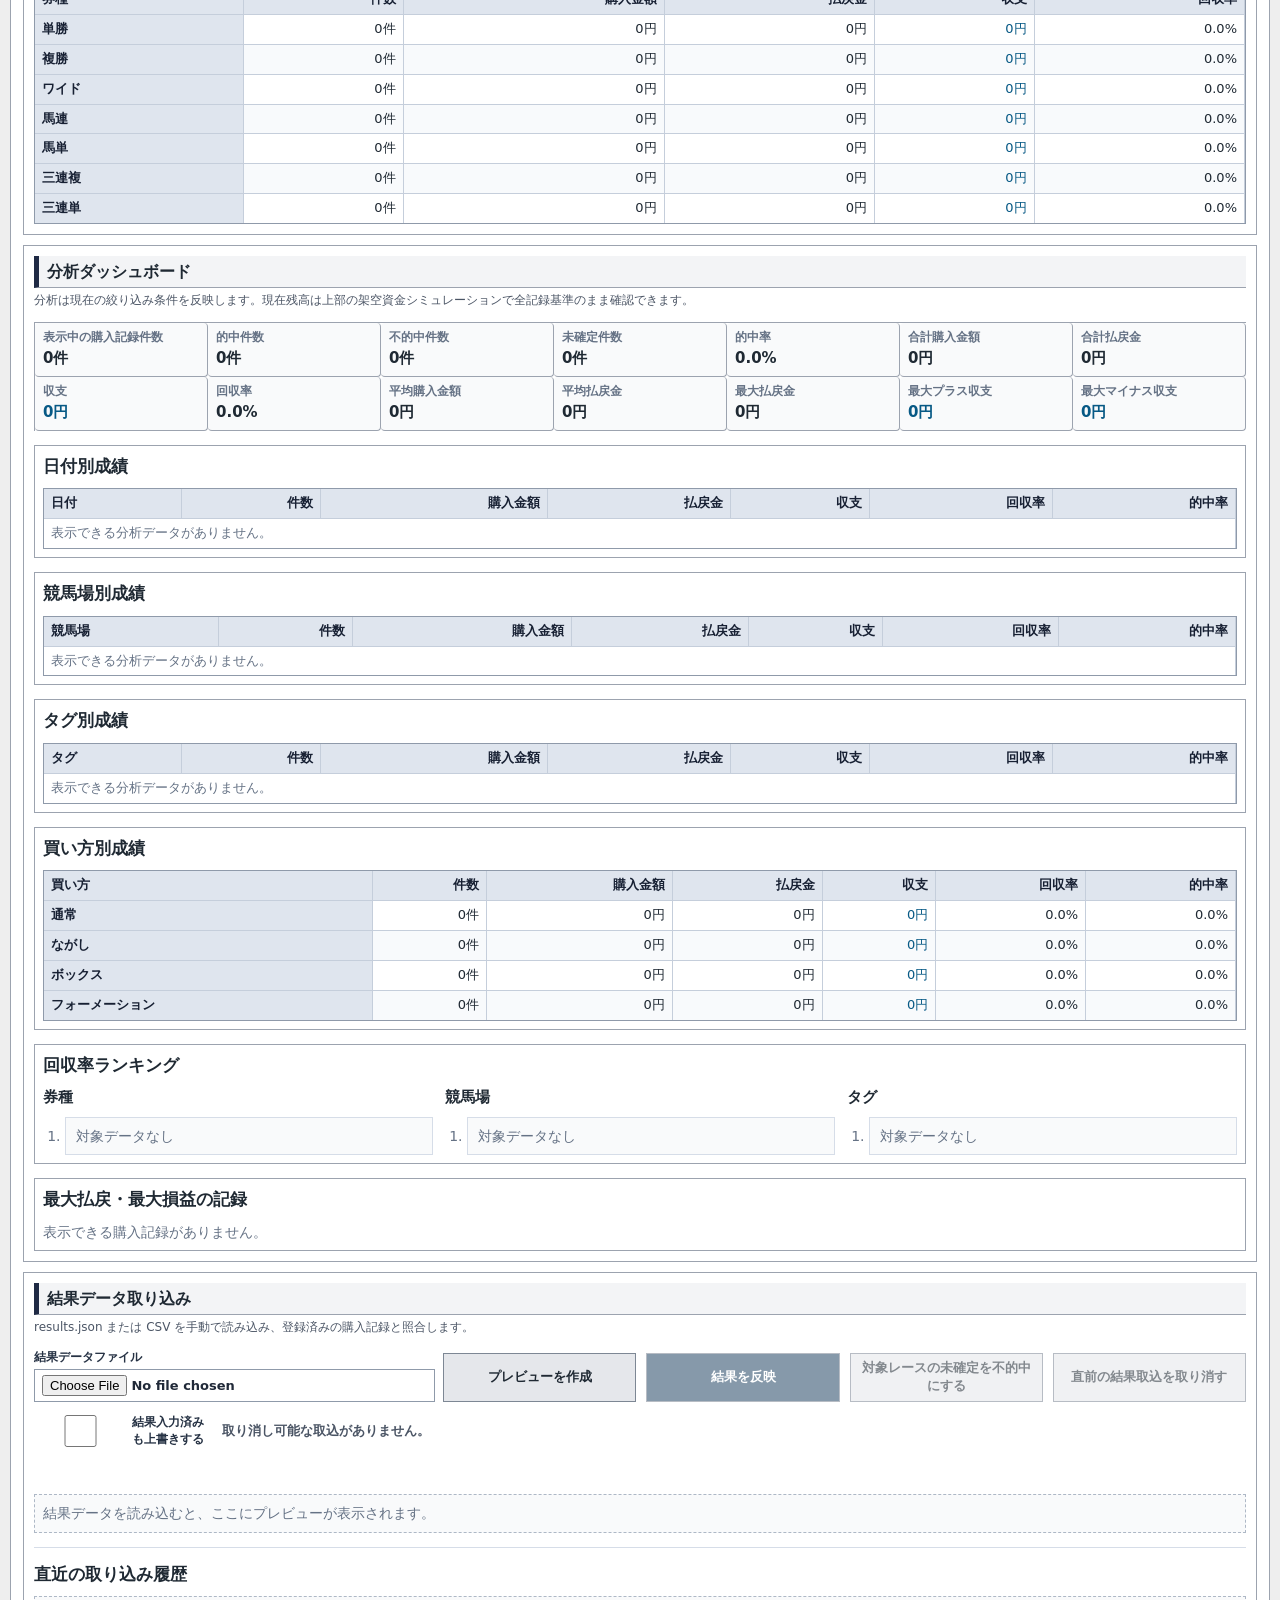
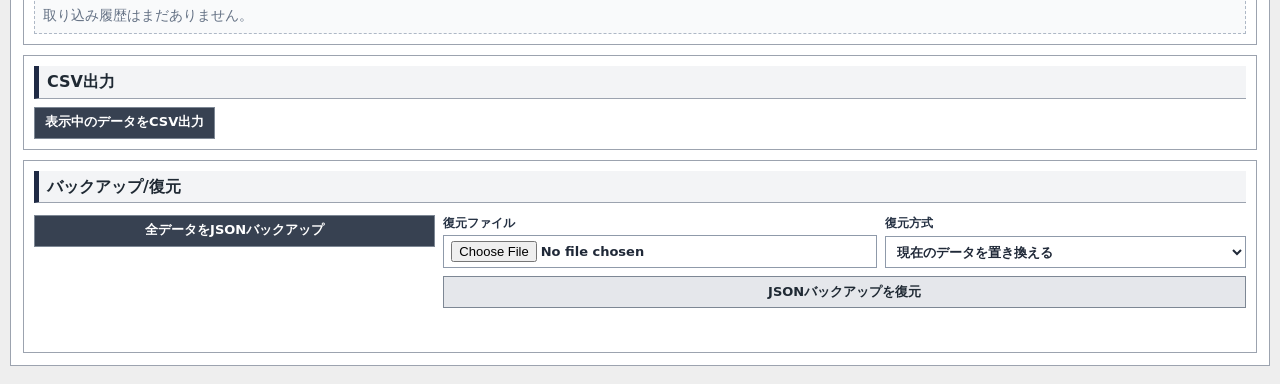
==== commit 5099dc5c: "Improve result import safety" ====
--- a/index.html
+++ b/index.html
@@ -470,7 +470,16 @@
             <button type="button" id="read-result-import" class="secondary-button">プレビューを作成</button>
             <button type="button" id="apply-result-import" class="primary-button" disabled>結果を反映</button>
             <button type="button" id="mark-race-miss" class="secondary-button" disabled>対象レースの未確定を不的中にする</button>
+            <button type="button" id="undo-result-import" class="secondary-button" disabled>直前の結果取込を取り消す</button>
           </div>
+        </div>
+
+        <div class="result-import-options">
+          <label>
+            <input type="checkbox" id="overwrite-result-import">
+            結果入力済みも上書きする
+          </label>
+          <span id="undo-result-import-status">取り消し可能な取込がありません。</span>
         </div>
 
         <p id="result-import-message" class="result-import-message" aria-live="polite"></p>
--- a/style.css
+++ b/style.css
@@ -563,7 +563,7 @@
 
 .result-import-buttons {
   display: grid;
-  grid-template-columns: repeat(3, minmax(120px, 1fr));
+  grid-template-columns: repeat(4, minmax(120px, 1fr));
   gap: 10px;
 }
 
@@ -583,6 +583,23 @@
   color: #b23b3b;
 }
 
+.result-import-options {
+  display: flex;
+  flex-wrap: wrap;
+  gap: 12px 18px;
+  align-items: center;
+  margin-top: 10px;
+  color: #4b5565;
+  font-size: 13px;
+  font-weight: 700;
+}
+
+.result-import-options label {
+  display: inline-flex;
+  gap: 6px;
+  align-items: center;
+}
+
 .result-import-preview {
   display: grid;
   gap: 12px;
@@ -613,6 +630,7 @@
   display: block;
   margin-top: 4px;
   font-size: 18px;
+  overflow-wrap: anywhere;
 }
 
 .import-race-list {
@@ -622,7 +640,37 @@
 }
 
 .result-import-table {
-  min-width: 840px;
+  min-width: 1080px;
+}
+
+.result-import-race-table {
+  min-width: 640px;
+}
+
+.import-row-apply {
+  background: #f5fbf7;
+}
+
+.import-row-skip {
+  background: #f7f9fc;
+}
+
+.import-row-warning {
+  background: #fff8df;
+}
+
+.import-row-danger {
+  background: #fff1f1;
+}
+
+.import-mark-lost-preview {
+  display: grid;
+  gap: 10px;
+}
+
+.import-mark-lost-preview h3 {
+  margin: 0;
+  font-size: 16px;
 }
 
 .import-empty {
@@ -1327,12 +1375,17 @@
     grid-template-columns: 1fr;
   }
 
+  .result-import-options {
+    display: grid;
+    grid-template-columns: 1fr;
+  }
+
   .import-preview-grid {
     grid-template-columns: repeat(2, minmax(0, 1fr));
   }
 
   .import-history-item dl {
-    grid-template-columns: repeat(3, minmax(0, 1fr));
+    grid-template-columns: repeat(2, minmax(0, 1fr));
   }
 
   .backup-grid,
@@ -2000,6 +2053,7 @@
   .filter-grid,
   .fund-controls,
   .result-import-controls,
+  .result-import-options,
   .backup-grid,
   .restore-controls {
     grid-template-columns: 1fr;
@@ -2029,3 +2083,315 @@
     border-bottom: 3px solid #8f9aaa;
   }
 }
+
+@media (min-width: 769px) {
+  .bet-mobile-list,
+  .analysis-mobile-list,
+  .ticket-summary-mobile-list {
+    display: none;
+  }
+}
+
+@media (max-width: 768px) {
+  body {
+    min-width: 0;
+    overflow-x: hidden;
+    font-size: 14px;
+  }
+
+  .app-header {
+    padding: 12px max(10px, env(safe-area-inset-right)) 10px max(10px, env(safe-area-inset-left));
+  }
+
+  .app-header h1 {
+    font-size: 20px;
+  }
+
+  .app-layout {
+    width: 100%;
+    margin: 0;
+  }
+
+  .simulation-section,
+  .form-section,
+  .list-section {
+    padding: 10px max(10px, env(safe-area-inset-right)) 10px max(10px, env(safe-area-inset-left));
+    border-right: 0;
+    border-left: 0;
+  }
+
+  h2 {
+    font-size: 15px;
+  }
+
+  input,
+  select,
+  textarea,
+  .primary-button,
+  .secondary-button,
+  .export-button,
+  .backup-button,
+  .edit-button,
+  .duplicate-button,
+  .delete-button {
+    min-height: 44px;
+    font-size: 16px;
+  }
+
+  input,
+  select,
+  textarea {
+    padding: 8px 9px;
+  }
+
+  .form-grid,
+  .edit-only-fields,
+  .fund-controls,
+  .fund-buttons,
+  .filter-grid,
+  .result-import-controls,
+  .result-import-buttons,
+  .result-import-options,
+  .backup-grid,
+  .restore-controls {
+    grid-template-columns: 1fr;
+    gap: 10px;
+  }
+
+  .search-field {
+    grid-column: auto;
+  }
+
+  .simulation-grid,
+  .analysis-basic-cards {
+    grid-template-columns: repeat(2, minmax(0, 1fr));
+    overflow-x: visible;
+  }
+
+  .summary-box {
+    display: grid;
+    grid-template-columns: repeat(2, minmax(0, 1fr));
+    gap: 0;
+    border-top: 1px solid #9ca3af;
+    border-left: 1px solid #9ca3af;
+  }
+
+  .summary-box p {
+    display: grid;
+    gap: 1px;
+    min-width: 0;
+    margin: 0;
+    padding: 6px 8px;
+    border-right: 1px solid #9ca3af;
+    border-bottom: 1px solid #9ca3af;
+  }
+
+  .summary-box span {
+    white-space: normal;
+    overflow-wrap: anywhere;
+  }
+
+  .segment-options,
+  .flow-option-row {
+    display: grid;
+    grid-template-columns: repeat(2, minmax(0, 1fr));
+    gap: 6px;
+  }
+
+  .segment-options label,
+  .horse-choice-grid label {
+    min-height: 42px;
+  }
+
+  .horse-number-fields {
+    grid-template-columns: 1fr;
+  }
+
+  .horse-selection-groups,
+  .horse-selection-groups-flow,
+  .horse-selection-groups-box,
+  .horse-selection-groups-formation {
+    grid-template-columns: 1fr;
+  }
+
+  .horse-choice-grid {
+    grid-template-columns: repeat(3, minmax(0, 1fr));
+    gap: 5px;
+  }
+
+  .generated-total-row {
+    display: grid;
+    grid-template-columns: 1fr;
+  }
+
+  .generated-preview {
+    max-height: 220px;
+    overflow-x: hidden;
+  }
+
+  .generated-preview-table,
+  .generated-preview-table tbody,
+  .generated-preview-table tr,
+  .generated-preview-table td {
+    display: block;
+    width: 100%;
+  }
+
+  .generated-preview-table thead {
+    display: none;
+  }
+
+  .generated-preview-table tr {
+    padding: 6px 8px;
+    border-bottom: 1px solid #c5cedb;
+  }
+
+  .generated-preview-table td {
+    padding: 0;
+    border: 0;
+    overflow-wrap: anywhere;
+  }
+
+  .generated-preview-table td:first-child {
+    color: #657285;
+    font-size: 12px;
+  }
+
+  .filter-header,
+  .list-header {
+    display: grid;
+    gap: 8px;
+  }
+
+  .list-actions {
+    width: 100%;
+    min-width: 0;
+  }
+
+  .bet-list > .bet-table-scroll,
+  .ticket-summary-section > .table-scroll,
+  .analysis-panel > .table-scroll,
+  .result-import-preview > .table-scroll {
+    display: none;
+  }
+
+  .bet-mobile-list,
+  .analysis-mobile-list,
+  .ticket-summary-mobile-list {
+    display: grid;
+    gap: 8px;
+  }
+
+  .bet-mobile-item,
+  .analysis-mobile-item {
+    min-width: 0;
+    padding: 8px;
+    border: 1px solid #9ca3af;
+    border-radius: 0;
+    background: #ffffff;
+    box-shadow: none;
+  }
+
+  .bet-mobile-item h3,
+  .analysis-mobile-item h4 {
+    margin: 0 0 6px;
+    padding: 0 0 4px;
+    border-bottom: 1px solid #c5cedb;
+    font-size: 14px;
+    overflow-wrap: anywhere;
+  }
+
+  .bet-mobile-details,
+  .analysis-mobile-item dl {
+    display: grid;
+    grid-template-columns: repeat(2, minmax(0, 1fr));
+    gap: 0;
+    margin: 0;
+    border-top: 1px solid #d1d5db;
+    border-left: 1px solid #d1d5db;
+  }
+
+  .bet-mobile-details div,
+  .analysis-mobile-item dl div {
+    min-width: 0;
+    padding: 6px 7px;
+    border-right: 1px solid #d1d5db;
+    border-bottom: 1px solid #d1d5db;
+    background: #f9fafb;
+  }
+
+  .bet-mobile-details dt,
+  .analysis-mobile-item dt {
+    color: #4b5565;
+    font-size: 12px;
+    font-weight: 700;
+  }
+
+  .bet-mobile-details dd,
+  .analysis-mobile-item dd {
+    min-width: 0;
+    margin: 1px 0 0;
+    font-weight: 700;
+    overflow-wrap: anywhere;
+  }
+
+  .bet-mobile-full {
+    grid-column: 1 / -1;
+  }
+
+  .bet-mobile-actions {
+    display: grid;
+    grid-template-columns: repeat(3, minmax(0, 1fr));
+    gap: 6px;
+    margin-top: 8px;
+  }
+
+  .status-select,
+  .payout-input {
+    width: 100%;
+    min-width: 0;
+    min-height: 40px;
+  }
+
+  .analysis-mobile-empty {
+    margin: 0;
+    padding: 8px;
+    border: 1px dashed #9ca3af;
+    color: #657285;
+    background: #f9fafb;
+  }
+
+  .import-preview-grid,
+  .import-history-item dl,
+  .ranking-grid,
+  .record-highlight-list {
+    grid-template-columns: 1fr;
+  }
+
+  .csv-section .export-button,
+  .backup-section .backup-button,
+  .result-import-buttons button,
+  .restore-controls button {
+    width: 100%;
+  }
+}
+
+@media (max-width: 420px) {
+  .simulation-grid,
+  .analysis-basic-cards,
+  .summary-box,
+  .bet-mobile-details,
+  .analysis-mobile-item dl {
+    grid-template-columns: 1fr;
+  }
+
+  .horse-choice-grid {
+    grid-template-columns: repeat(3, minmax(0, 1fr));
+  }
+
+  .bet-mobile-actions,
+  .segment-options,
+  .flow-option-row {
+    grid-template-columns: 1fr;
+  }
+}
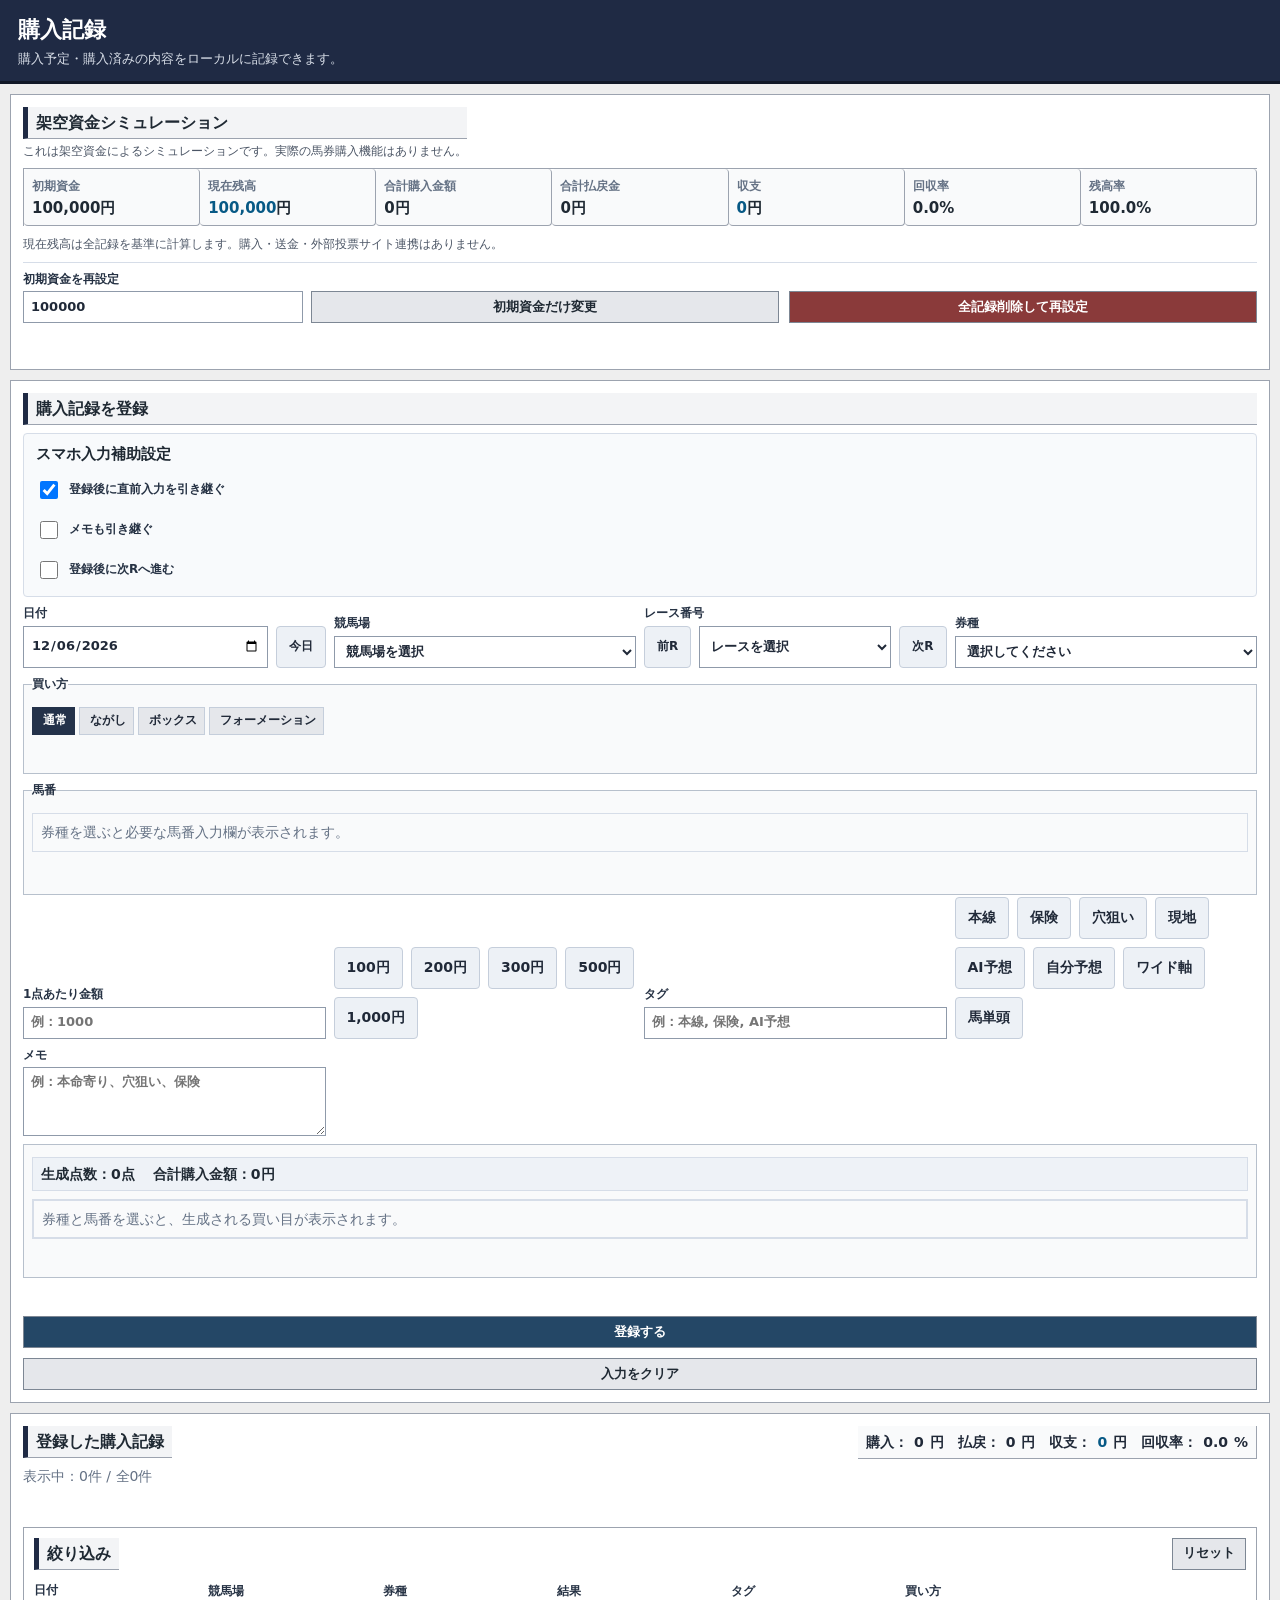
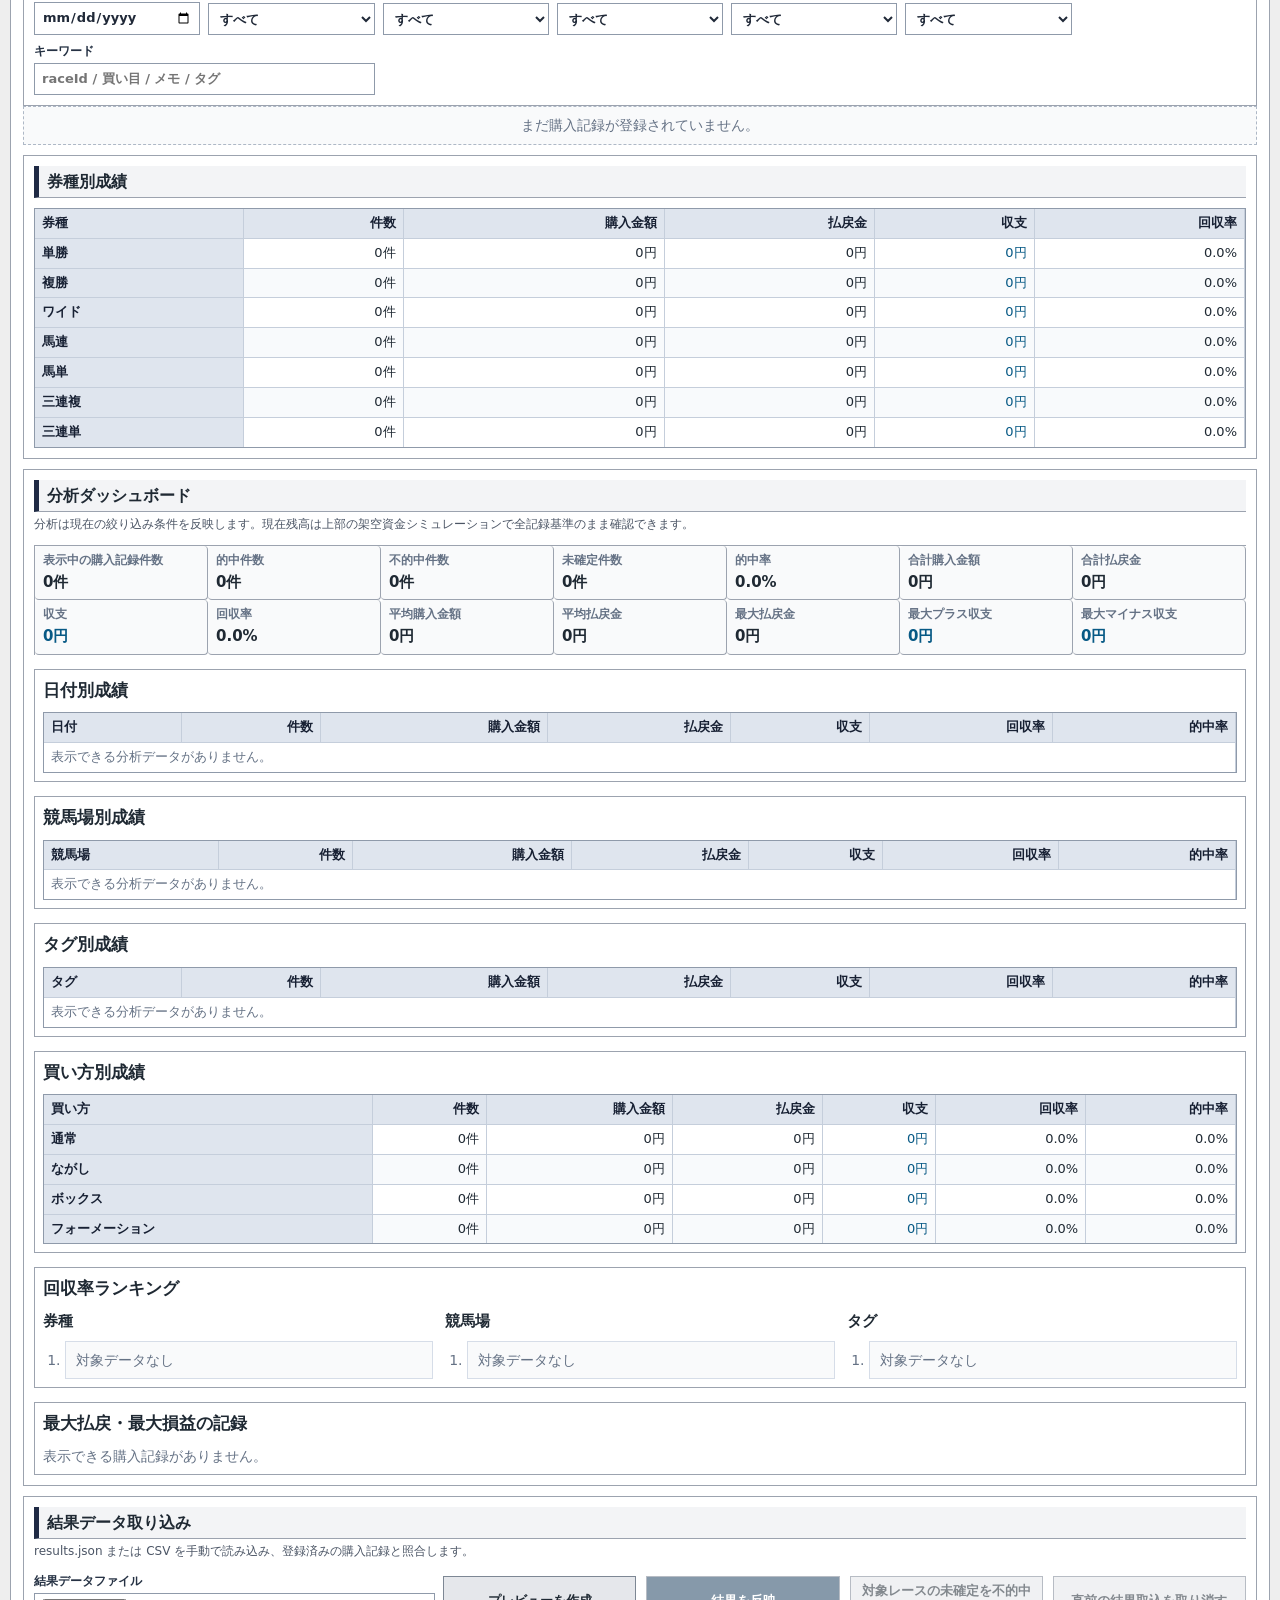
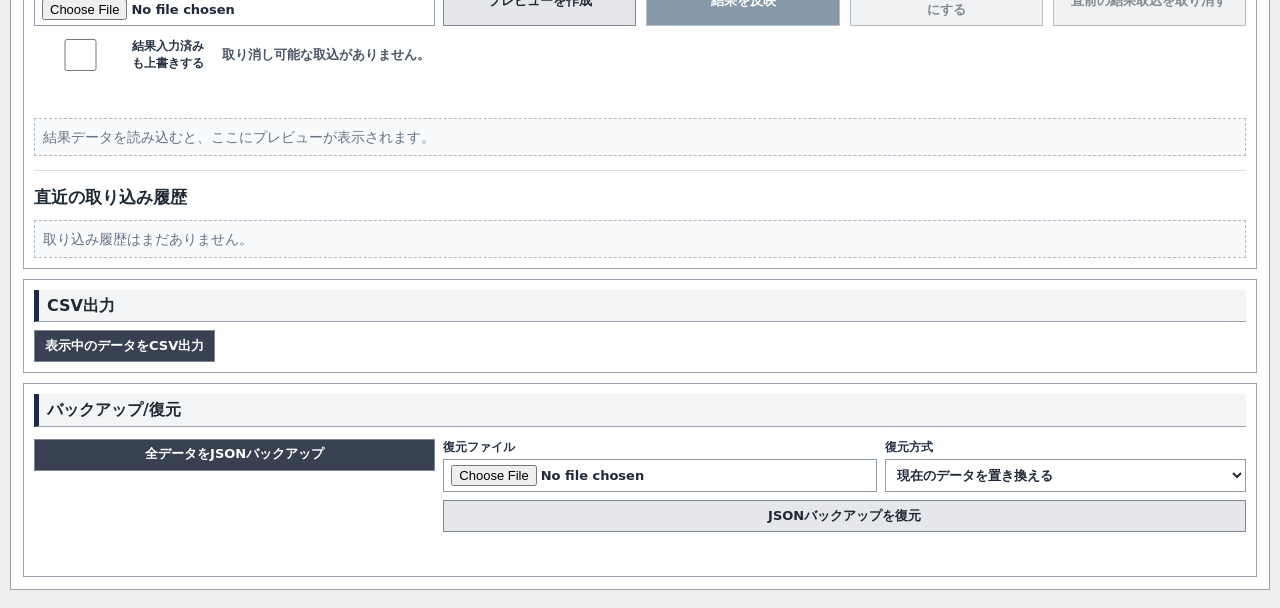
==== commit ef1737d9: "Improve mobile input workflow" ====
--- a/index.html
+++ b/index.html
@@ -78,102 +78,151 @@
       <h2 id="form-title">購入記録を登録</h2>
 
       <form id="bet-form">
-        <div class="form-grid">
-          <label>
-            日付
-            <input type="date" id="date" required>
-          </label>
-
-          <label>
-            競馬場
-            <select id="place" required>
-              <option value="">競馬場を選択</option>
-              <option value="札幌">札幌</option>
-              <option value="函館">函館</option>
-              <option value="福島">福島</option>
-              <option value="新潟">新潟</option>
-              <option value="東京">東京</option>
-              <option value="中山">中山</option>
-              <option value="中京">中京</option>
-              <option value="京都">京都</option>
-              <option value="阪神">阪神</option>
-              <option value="小倉">小倉</option>
-            </select>
-          </label>
-
-          <label>
-            レース番号
-            <select id="race" required>
-              <option value="">レースを選択</option>
-              <option value="1R">1R</option>
-              <option value="2R">2R</option>
-              <option value="3R">3R</option>
-              <option value="4R">4R</option>
-              <option value="5R">5R</option>
-              <option value="6R">6R</option>
-              <option value="7R">7R</option>
-              <option value="8R">8R</option>
-              <option value="9R">9R</option>
-              <option value="10R">10R</option>
-              <option value="11R">11R</option>
-              <option value="12R">12R</option>
-            </select>
-          </label>
-
-          <label>
-            券種
-            <select id="ticket-type" required>
-              <option value="">選択してください</option>
-              <option value="単勝">単勝</option>
-              <option value="複勝">複勝</option>
-              <option value="ワイド">ワイド</option>
-              <option value="馬連">馬連</option>
-              <option value="馬単">馬単</option>
-              <option value="三連複">三連複</option>
-              <option value="三連単">三連単</option>
-            </select>
-          </label>
-
-          <fieldset class="purchase-mode-section">
-            <legend>買い方</legend>
-            <div id="purchase-mode-options" class="segment-options" role="radiogroup" aria-label="買い方">
-              <label><input type="radio" name="purchase-mode" value="通常" checked>通常</label>
-              <label><input type="radio" name="purchase-mode" value="ながし">ながし</label>
-              <label><input type="radio" name="purchase-mode" value="ボックス">ボックス</label>
-              <label><input type="radio" name="purchase-mode" value="フォーメーション">フォーメーション</label>
-            </div>
-            <p id="purchase-mode-note" class="form-note"></p>
-          </fieldset>
-
-          <fieldset class="horse-number-section">
-            <legend>馬番</legend>
-            <div id="horse-number-fields" class="horse-number-fields"></div>
-            <input type="hidden" id="bet-numbers">
-            <datalist id="horse-number-options">
-              <option value="1"></option>
-              <option value="2"></option>
-              <option value="3"></option>
-              <option value="4"></option>
-              <option value="5"></option>
-              <option value="6"></option>
-              <option value="7"></option>
-              <option value="8"></option>
-              <option value="9"></option>
-              <option value="10"></option>
-              <option value="11"></option>
-              <option value="12"></option>
-              <option value="13"></option>
-              <option value="14"></option>
-              <option value="15"></option>
-              <option value="16"></option>
-              <option value="17"></option>
-              <option value="18"></option>
-            </datalist>
-            <p id="bet-numbers-error" class="form-error" aria-live="polite"></p>
-          </fieldset>
-
+        <section class="quick-settings-section" aria-labelledby="quick-settings-title">
+          <h3 id="quick-settings-title">スマホ入力補助設定</h3>
+          <div class="quick-settings-grid">
+            <label class="check-label"><input type="checkbox" id="carry-over-enabled" checked>登録後に直前入力を引き継ぐ</label>
+            <label class="check-label"><input type="checkbox" id="carry-over-memo">メモも引き継ぐ</label>
+            <label class="check-label"><input type="checkbox" id="advance-race-after-submit">登録後に次Rへ進む</label>
+          </div>
+        </section>
+
+        <details class="mobile-collapsible-section" id="section-basic" open>
+          <summary>基本情報</summary>
+          <div class="form-grid">
+            <label class="date-field">
+              日付
+              <div class="input-with-buttons">
+                <input type="date" id="date" required>
+                <button type="button" id="set-today" class="quick-button">今日</button>
+              </div>
+            </label>
+
+            <label>
+              競馬場
+              <select id="place" required>
+                <option value="">競馬場を選択</option>
+                <option value="札幌">札幌</option>
+                <option value="函館">函館</option>
+                <option value="福島">福島</option>
+                <option value="新潟">新潟</option>
+                <option value="東京">東京</option>
+                <option value="中山">中山</option>
+                <option value="中京">中京</option>
+                <option value="京都">京都</option>
+                <option value="阪神">阪神</option>
+                <option value="小倉">小倉</option>
+              </select>
+            </label>
+
+            <label class="race-field">
+              レース番号
+              <div class="input-with-buttons race-step-buttons">
+                <button type="button" id="previous-race" class="quick-button">前R</button>
+                <select id="race" required>
+                  <option value="">レースを選択</option>
+                  <option value="1R">1R</option>
+                  <option value="2R">2R</option>
+                  <option value="3R">3R</option>
+                  <option value="4R">4R</option>
+                  <option value="5R">5R</option>
+                  <option value="6R">6R</option>
+                  <option value="7R">7R</option>
+                  <option value="8R">8R</option>
+                  <option value="9R">9R</option>
+                  <option value="10R">10R</option>
+                  <option value="11R">11R</option>
+                  <option value="12R">12R</option>
+                </select>
+                <button type="button" id="next-race" class="quick-button">次R</button>
+              </div>
+            </label>
+
+            <label>
+              券種
+              <select id="ticket-type" required>
+                <option value="">選択してください</option>
+                <option value="単勝">単勝</option>
+                <option value="複勝">複勝</option>
+                <option value="ワイド">ワイド</option>
+                <option value="馬連">馬連</option>
+                <option value="馬単">馬単</option>
+                <option value="三連複">三連複</option>
+                <option value="三連単">三連単</option>
+              </select>
+            </label>
+          </div>
+        </details>
+
+        <details class="mobile-collapsible-section" id="section-horses" open>
+          <summary>買い方・馬番</summary>
+          <div class="form-grid">
+            <fieldset class="purchase-mode-section">
+              <legend>買い方</legend>
+              <div id="purchase-mode-options" class="segment-options" role="radiogroup" aria-label="買い方">
+                <label><input type="radio" name="purchase-mode" value="通常" checked>通常</label>
+                <label><input type="radio" name="purchase-mode" value="ながし">ながし</label>
+                <label><input type="radio" name="purchase-mode" value="ボックス">ボックス</label>
+                <label><input type="radio" name="purchase-mode" value="フォーメーション">フォーメーション</label>
+              </div>
+              <p id="purchase-mode-note" class="form-note"></p>
+            </fieldset>
+
+            <fieldset class="horse-number-section">
+              <legend>馬番</legend>
+              <div id="horse-number-fields" class="horse-number-fields"></div>
+              <input type="hidden" id="bet-numbers">
+              <datalist id="horse-number-options">
+                <option value="1"></option>
+                <option value="2"></option>
+                <option value="3"></option>
+                <option value="4"></option>
+                <option value="5"></option>
+                <option value="6"></option>
+                <option value="7"></option>
+                <option value="8"></option>
+                <option value="9"></option>
+                <option value="10"></option>
+                <option value="11"></option>
+                <option value="12"></option>
+                <option value="13"></option>
+                <option value="14"></option>
+                <option value="15"></option>
+                <option value="16"></option>
+                <option value="17"></option>
+                <option value="18"></option>
+              </datalist>
+              <p id="bet-numbers-error" class="form-error" aria-live="polite"></p>
+            </fieldset>
+          </div>
+        </details>
+
+        <details class="mobile-collapsible-section" id="section-extra" open>
+          <summary>金額・タグ・メモ</summary>
+          <div class="form-grid">
+            <label id="amount-label">
+              1点あたり金額
+              <input type="number" id="amount" min="0" step="1" placeholder="例：1000" required>
+            </label>
+            <div class="quick-button-row" id="amount-quick-buttons" aria-label="金額クイックボタン"></div>
+
+            <label>
+              タグ
+              <input type="text" id="tags" placeholder="例：本線, 保険, AI予想">
+            </label>
+            <div class="quick-button-row tag-quick-row" id="tag-quick-buttons" aria-label="よく使うタグボタン"></div>
+
+            <label>
+              メモ
+              <textarea id="memo" rows="3" placeholder="例：本命寄り、穴狙い、保険"></textarea>
+            </label>
+          </div>
+        </details>
+
+        <details class="mobile-collapsible-section" id="section-preview" open>
+          <summary>生成プレビュー</summary>
           <fieldset class="generated-preview-section">
-            <legend>生成プレビュー</legend>
+            <legend class="visually-hidden">生成プレビュー</legend>
             <div class="generated-total-row">
               <span>生成点数：<strong id="generated-count">0</strong>点</span>
               <span>合計購入金額：<strong id="generated-total-amount">0</strong>円</span>
@@ -183,22 +232,7 @@
             </div>
             <p id="generated-warning" class="form-error" aria-live="polite"></p>
           </fieldset>
-
-          <label id="amount-label">
-            1点あたり金額
-            <input type="number" id="amount" min="0" step="1" placeholder="例：1000" required>
-          </label>
-        </div>
-
-        <label>
-          メモ
-          <textarea id="memo" rows="3" placeholder="例：本命寄り、穴狙い、保険"></textarea>
-        </label>
-
-        <label>
-          タグ
-          <input type="text" id="tags" placeholder="例：本線, 保険, AI予想">
-        </label>
+        </details>
 
         <div class="form-grid edit-only-fields" id="edit-only-fields">
           <label>
@@ -220,7 +254,20 @@
 
         <div class="form-buttons">
           <button type="submit" id="submit-button" class="primary-button">登録する</button>
+          <button type="button" id="clear-input" class="secondary-button">入力をクリア</button>
           <button type="button" id="cancel-edit" class="secondary-button">編集をキャンセル</button>
+        </div>
+
+        <div class="mobile-submit-bar" aria-label="スマホ登録操作バー">
+          <div>
+            <span>生成点数</span>
+            <strong><span id="sticky-generated-count">0</span>点</strong>
+          </div>
+          <div>
+            <span>合計</span>
+            <strong><span id="sticky-generated-total-amount">0</span>円</strong>
+          </div>
+          <button type="submit" class="primary-button">登録</button>
         </div>
       </form>
     </section>
--- a/style.css
+++ b/style.css
@@ -397,6 +397,7 @@
 .backup-button,
 .edit-button,
 .duplicate-button,
+.use-as-template-button,
 .delete-button {
   border: 0;
   border-radius: 4px;
@@ -419,6 +420,95 @@
 
 .edit-only-fields {
   display: none;
+}
+
+.quick-settings-section {
+  display: grid;
+  gap: 8px;
+  padding: 10px 12px;
+  border: 1px solid #d6dde8;
+  border-radius: 4px;
+  background: #f8fafc;
+}
+
+.quick-settings-section h3 {
+  margin: 0;
+  font-size: 15px;
+}
+
+.quick-settings-grid {
+  display: grid;
+  gap: 8px;
+}
+
+.check-label {
+  display: flex;
+  align-items: center;
+  gap: 8px;
+  min-height: 32px;
+  font-weight: 700;
+}
+
+.check-label input {
+  width: 18px;
+  min-height: 18px;
+}
+
+.mobile-collapsible-section {
+  display: grid;
+  gap: 12px;
+}
+
+.mobile-collapsible-section summary {
+  display: none;
+}
+
+.input-with-buttons {
+  display: grid;
+  grid-template-columns: 1fr auto;
+  gap: 8px;
+}
+
+.race-step-buttons {
+  grid-template-columns: auto 1fr auto;
+}
+
+.quick-button-row {
+  display: flex;
+  flex-wrap: wrap;
+  gap: 8px;
+  margin-top: -6px;
+}
+
+.quick-button {
+  min-height: 42px;
+  padding: 8px 12px;
+  border: 1px solid #c5cedb;
+  border-radius: 4px;
+  color: #202938;
+  background: #edf1f6;
+  font: inherit;
+  font-weight: 700;
+  cursor: pointer;
+}
+
+.quick-button:hover {
+  background: #e1e7ef;
+}
+
+.mobile-submit-bar {
+  display: none;
+}
+
+.visually-hidden {
+  position: absolute;
+  width: 1px;
+  height: 1px;
+  padding: 0;
+  overflow: hidden;
+  clip: rect(0, 0, 0, 0);
+  white-space: nowrap;
+  border: 0;
 }
 
 .primary-button {
@@ -441,6 +531,18 @@
 }
 
 .secondary-button:hover {
+  background: #e1e7ef;
+}
+
+.use-as-template-button {
+  min-height: 32px;
+  padding: 6px 8px;
+  color: #202938;
+  background: #edf1f6;
+  border: 1px solid #c5cedb;
+}
+
+.use-as-template-button:hover {
   background: #e1e7ef;
 }
 
@@ -2133,6 +2235,7 @@
   .backup-button,
   .edit-button,
   .duplicate-button,
+  .use-as-template-button,
   .delete-button {
     min-height: 44px;
     font-size: 16px;
@@ -2146,6 +2249,7 @@
 
   .form-grid,
   .edit-only-fields,
+  .quick-settings-grid,
   .fund-controls,
   .fund-buttons,
   .filter-grid,
@@ -2229,6 +2333,106 @@
     overflow-x: hidden;
   }
 
+  .quick-settings-section {
+    padding: 8px;
+    border-radius: 0;
+  }
+
+  .quick-settings-section h3 {
+    font-size: 14px;
+  }
+
+  .check-label {
+    min-height: 40px;
+  }
+
+  .mobile-collapsible-section {
+    display: block;
+    border: 1px solid #9ca3af;
+    border-radius: 0;
+    background: #ffffff;
+  }
+
+  .mobile-collapsible-section summary {
+    display: block;
+    min-height: 44px;
+    padding: 10px 12px;
+    border-bottom: 1px solid #c5cedb;
+    color: #202938;
+    background: #edf1f6;
+    font-weight: 700;
+    cursor: pointer;
+  }
+
+  .mobile-collapsible-section:not([open]) summary {
+    border-bottom: 0;
+  }
+
+  .mobile-collapsible-section > .form-grid,
+  .mobile-collapsible-section > .generated-preview-section {
+    padding: 10px;
+  }
+
+  .input-with-buttons,
+  .race-step-buttons {
+    gap: 6px;
+  }
+
+  .input-with-buttons {
+    grid-template-columns: 1fr minmax(72px, auto);
+  }
+
+  .race-step-buttons {
+    grid-template-columns: minmax(64px, auto) 1fr minmax(64px, auto);
+  }
+
+  .quick-button-row {
+    display: grid;
+    grid-template-columns: repeat(3, minmax(0, 1fr));
+    gap: 6px;
+    margin-top: 0;
+  }
+
+  .quick-button {
+    min-height: 44px;
+    padding: 8px 6px;
+    font-size: 14px;
+  }
+
+  .mobile-submit-bar {
+    position: sticky;
+    bottom: 0;
+    z-index: 10;
+    display: grid;
+    grid-template-columns: minmax(72px, 1fr) minmax(96px, 1fr) minmax(96px, 1.1fr);
+    gap: 6px;
+    align-items: stretch;
+    margin: 4px -10px -10px;
+    padding: 8px max(10px, env(safe-area-inset-right)) calc(8px + env(safe-area-inset-bottom)) max(10px, env(safe-area-inset-left));
+    border-top: 1px solid #9ca3af;
+    background: #ffffff;
+  }
+
+  .mobile-submit-bar div {
+    display: grid;
+    align-content: center;
+    min-width: 0;
+    padding: 5px 7px;
+    border: 1px solid #c5cedb;
+    background: #f8fafc;
+  }
+
+  .mobile-submit-bar span {
+    color: #4b5565;
+    font-size: 12px;
+    font-weight: 700;
+  }
+
+  .mobile-submit-bar strong {
+    font-size: 15px;
+    overflow-wrap: anywhere;
+  }
+
   .generated-preview-table,
   .generated-preview-table tbody,
   .generated-preview-table tr,
@@ -2341,7 +2545,7 @@
 
   .bet-mobile-actions {
     display: grid;
-    grid-template-columns: repeat(3, minmax(0, 1fr));
+    grid-template-columns: repeat(2, minmax(0, 1fr));
     gap: 6px;
     margin-top: 8px;
   }
@@ -2391,7 +2595,12 @@
 
   .bet-mobile-actions,
   .segment-options,
-  .flow-option-row {
+  .flow-option-row,
+  .quick-button-row {
     grid-template-columns: 1fr;
   }
-}
+
+  .mobile-submit-bar {
+    grid-template-columns: 1fr;
+  }
+}
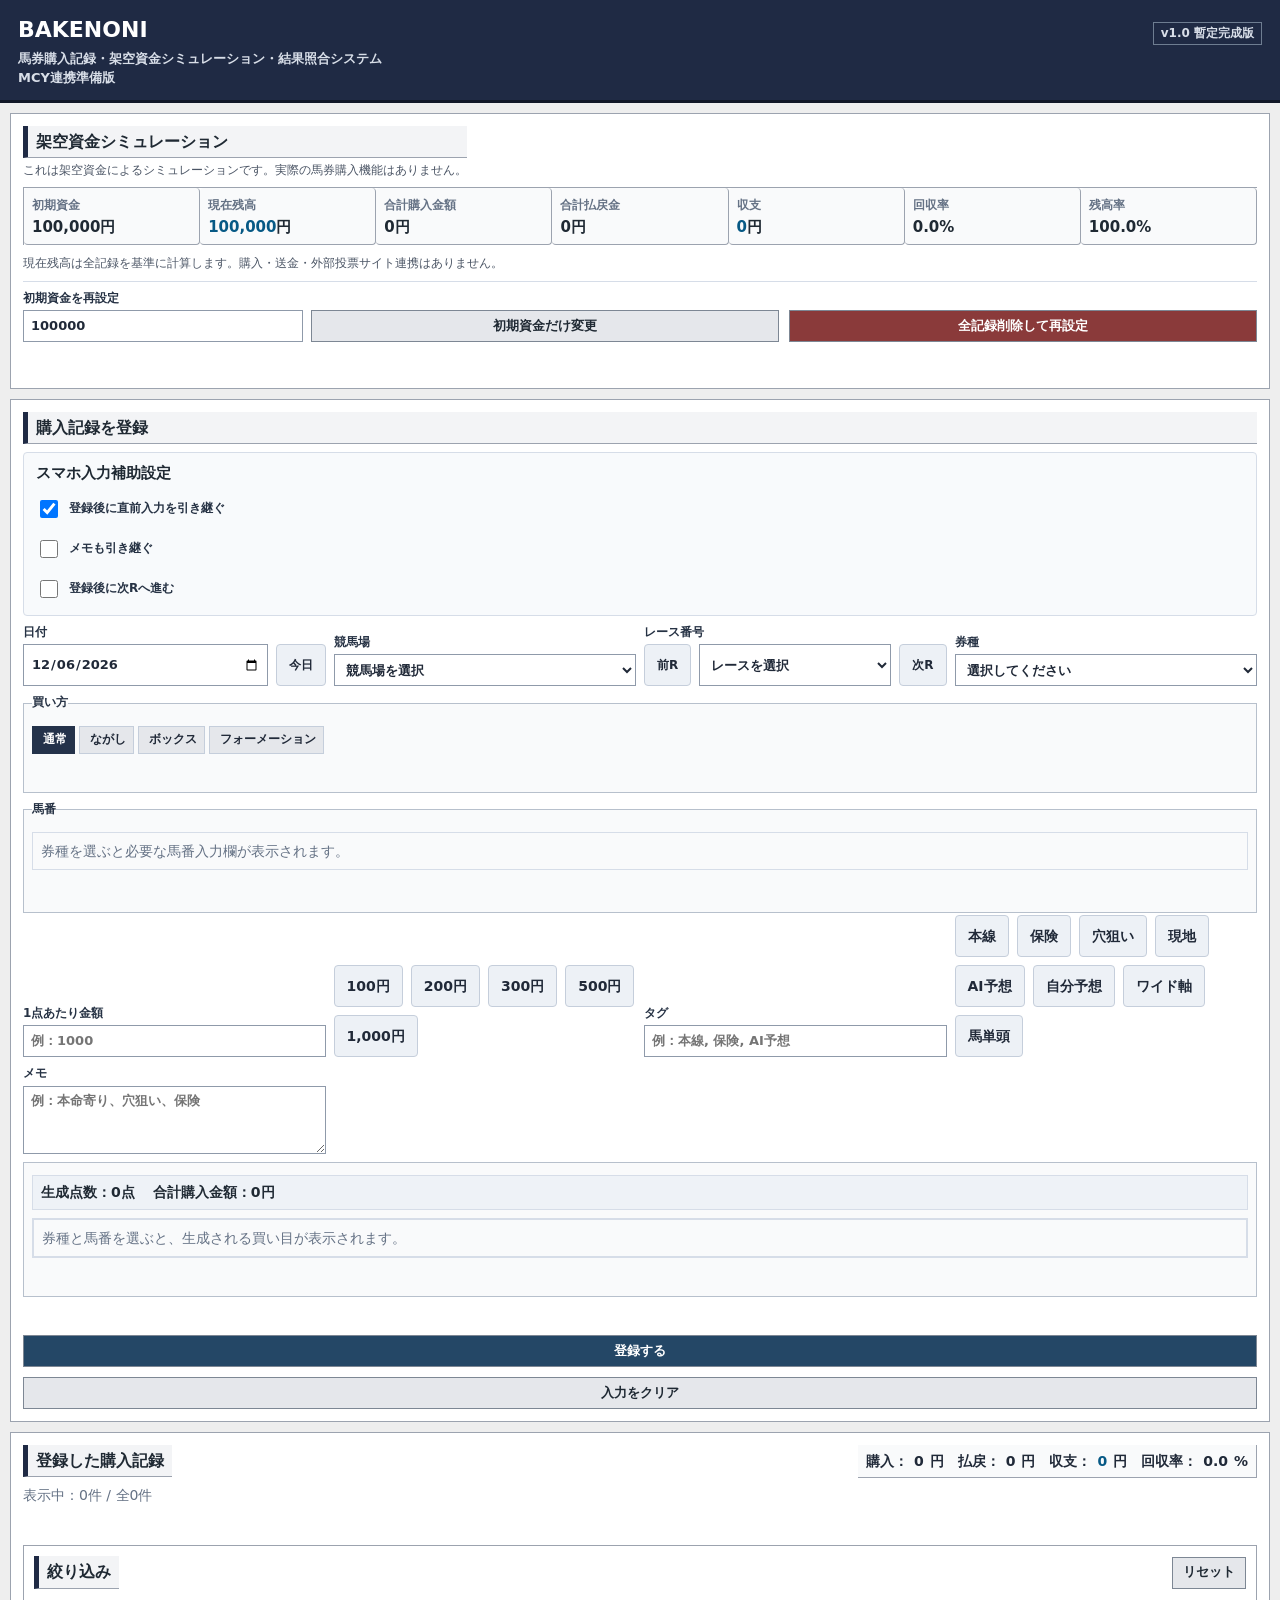
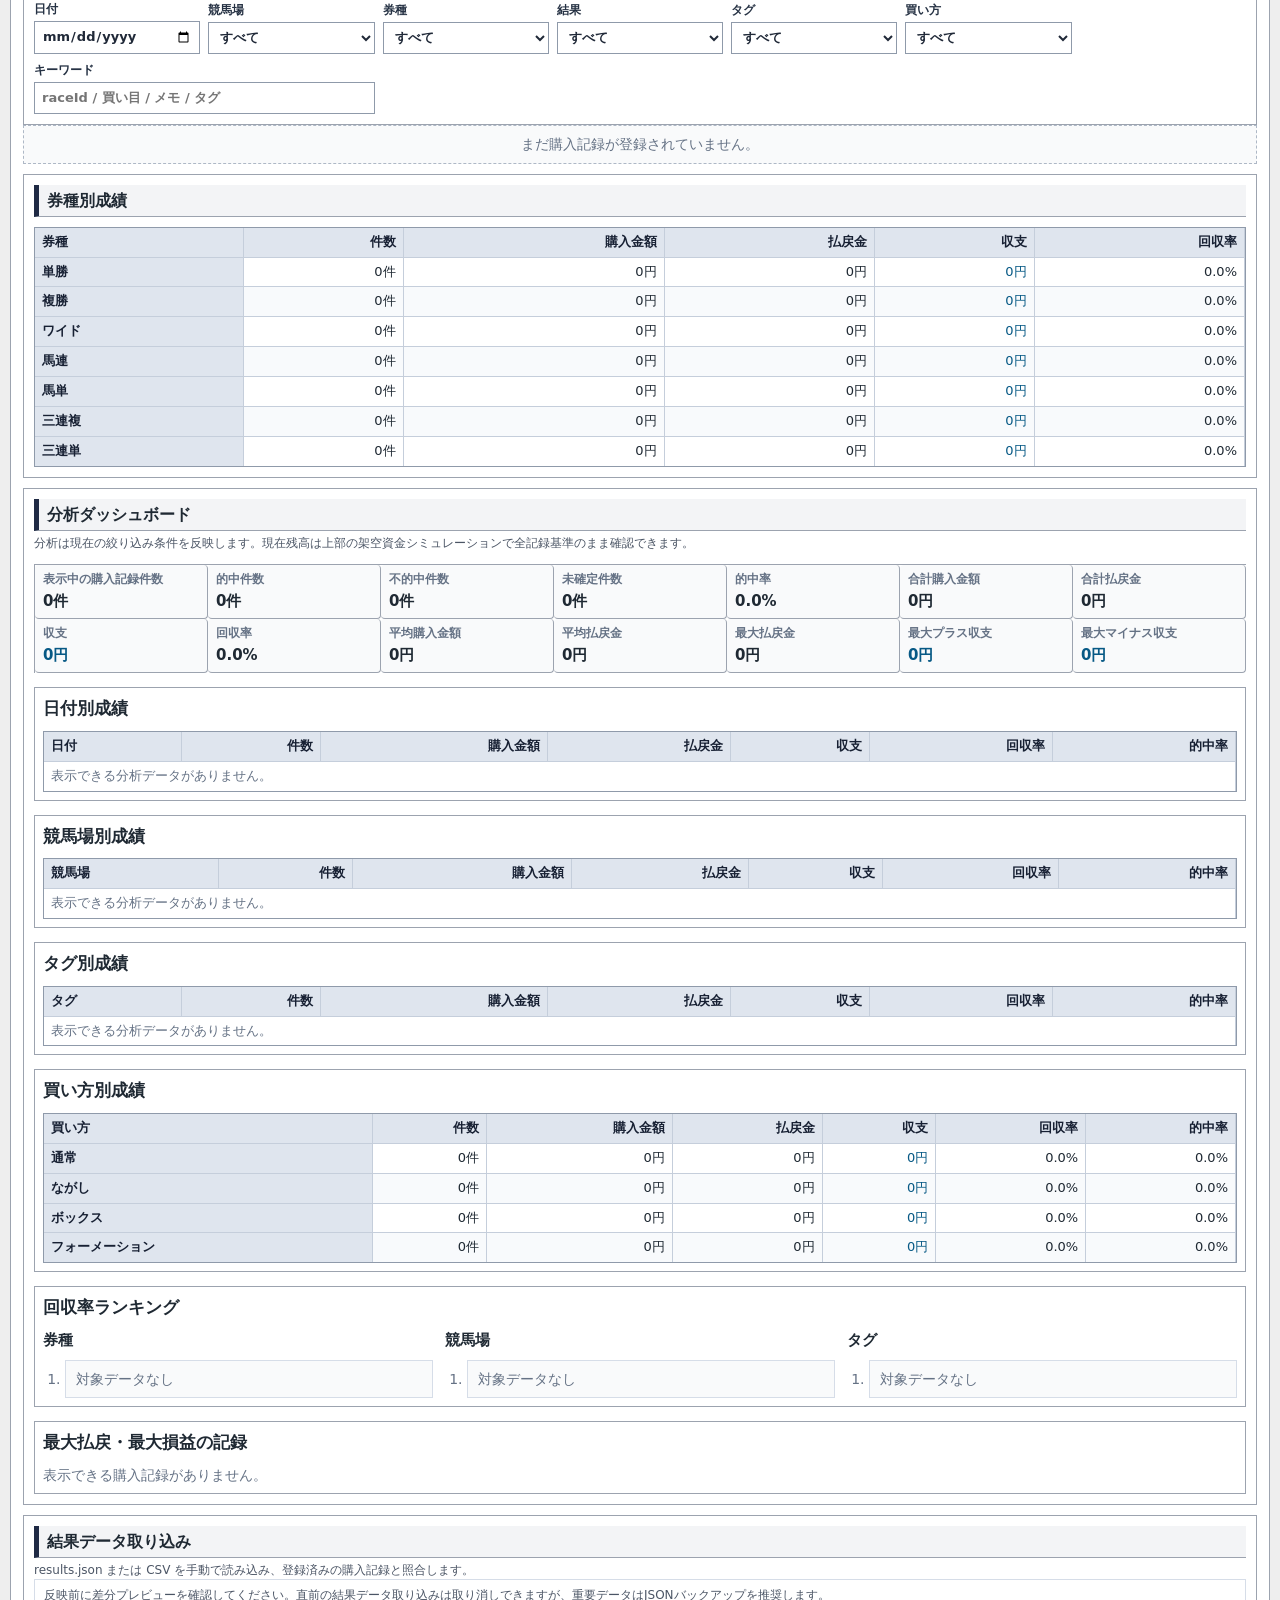
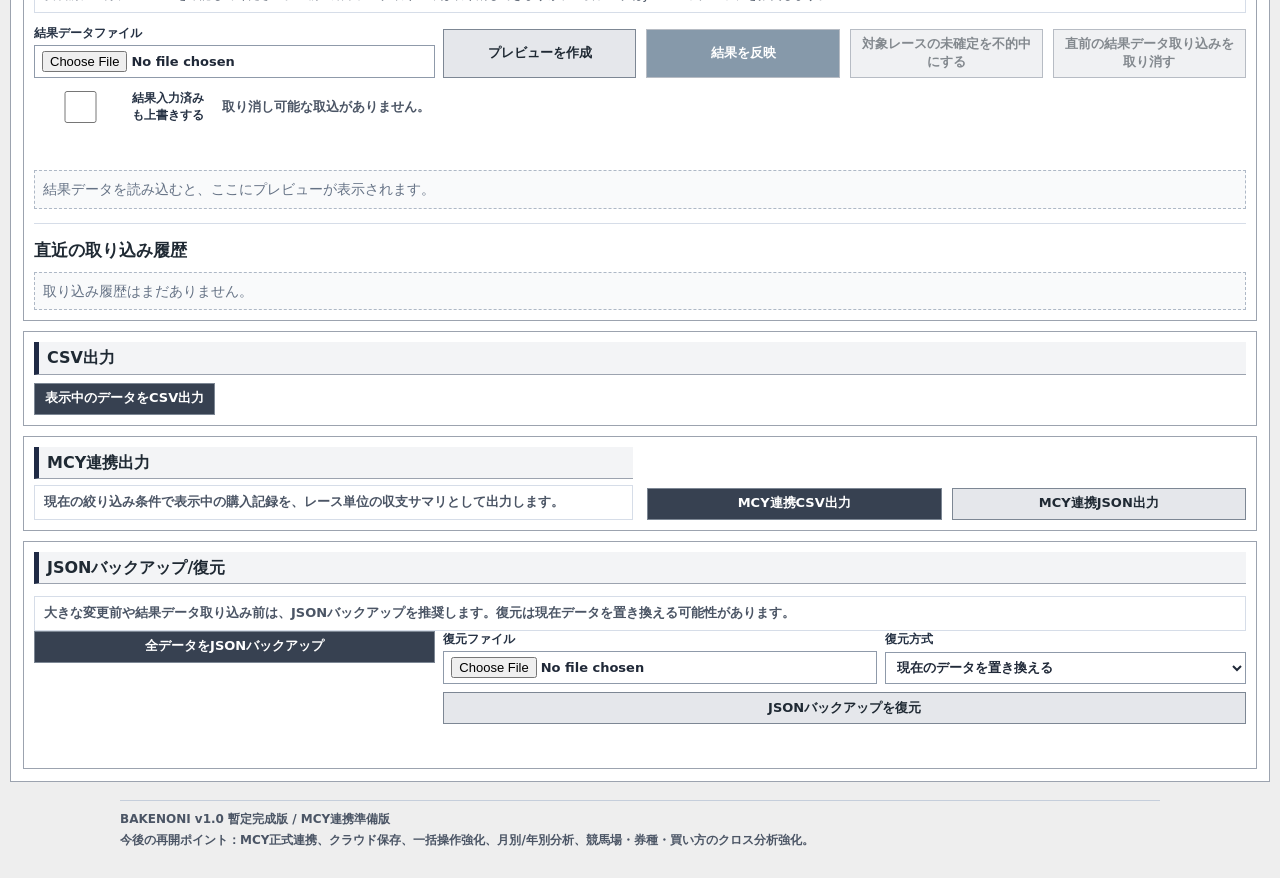
==== commit b3dafabb: "Prepare BAKENONI v1.0 provisional release" ====
--- a/index.html
+++ b/index.html
@@ -4,8 +4,8 @@
   <meta charset="UTF-8">
   <meta name="viewport" content="width=device-width, initial-scale=1.0">
   <meta name="theme-color" content="#172033">
-  <meta name="description" content="競馬の購入記録をスマホに保存できるメモアプリです。">
-  <title>購入記録</title>
+  <meta name="description" content="BAKENONIは、競馬の購入記録、架空資金シミュレーション、結果照合をローカルに保存できるシステムです。">
+  <title>BAKENONI</title>
   <link rel="manifest" href="manifest.json">
   <link rel="icon" href="icons/icon.svg" type="image/svg+xml">
   <link rel="apple-touch-icon" href="icons/icon.svg">
@@ -14,8 +14,12 @@
 <body>
   <header class="app-header">
     <div>
-      <h1>購入記録</h1>
-      <p>購入予定・購入済みの内容をローカルに記録できます。</p>
+      <div class="app-header-title-row">
+        <h1>BAKENONI</h1>
+        <span class="version-badge">v1.0 暫定完成版</span>
+      </div>
+      <p>馬券購入記録・架空資金シミュレーション・結果照合システム</p>
+      <p class="app-subtitle">MCY連携準備版</p>
     </div>
   </header>
 
@@ -505,6 +509,7 @@
           <div>
             <h2 id="result-import-title">結果データ取り込み</h2>
             <p>results.json または CSV を手動で読み込み、登録済みの購入記録と照合します。</p>
+            <p class="system-note">反映前に差分プレビューを確認してください。直前の結果データ取り込みは取り消しできますが、重要データはJSONバックアップを推奨します。</p>
           </div>
         </div>
 
@@ -517,7 +522,7 @@
             <button type="button" id="read-result-import" class="secondary-button">プレビューを作成</button>
             <button type="button" id="apply-result-import" class="primary-button" disabled>結果を反映</button>
             <button type="button" id="mark-race-miss" class="secondary-button" disabled>対象レースの未確定を不的中にする</button>
-            <button type="button" id="undo-result-import" class="secondary-button" disabled>直前の結果取込を取り消す</button>
+            <button type="button" id="undo-result-import" class="secondary-button" disabled>直前の結果データ取り込みを取り消す</button>
           </div>
         </div>
 
@@ -546,8 +551,20 @@
         <button type="button" id="export-csv" class="export-button">表示中のデータをCSV出力</button>
       </section>
 
+      <section class="mcy-export-section" aria-labelledby="mcy-export-title">
+        <div>
+          <h2 id="mcy-export-title">MCY連携出力</h2>
+          <p class="system-note">現在の絞り込み条件で表示中の購入記録を、レース単位の収支サマリとして出力します。</p>
+        </div>
+        <div class="mcy-export-buttons">
+          <button type="button" id="export-mcy-csv" class="export-button">MCY連携CSV出力</button>
+          <button type="button" id="export-mcy-json" class="secondary-button">MCY連携JSON出力</button>
+        </div>
+      </section>
+
       <section class="backup-section" aria-labelledby="backup-title">
-        <h2 id="backup-title">バックアップ/復元</h2>
+        <h2 id="backup-title">JSONバックアップ/復元</h2>
+        <p class="system-note">大きな変更前や結果データ取り込み前は、JSONバックアップを推奨します。復元は現在データを置き換える可能性があります。</p>
         <div class="backup-grid">
           <button type="button" id="export-backup" class="backup-button">全データをJSONバックアップ</button>
 
@@ -572,6 +589,11 @@
       </section>
     </section>
   </main>
+
+  <footer class="app-footer">
+    <p>BAKENONI v1.0 暫定完成版 / MCY連携準備版</p>
+    <p>今後の再開ポイント：MCY正式連携、クラウド保存、一括操作強化、月別/年別分析、競馬場・券種・買い方のクロス分析強化。</p>
+  </footer>
 
   <script src="script.js"></script>
   <script>
--- a/style.css
+++ b/style.css
@@ -12,22 +12,47 @@
 }
 
 .app-header {
-  padding: 28px max(20px, env(safe-area-inset-right)) 28px max(20px, env(safe-area-inset-left));
+  padding: 18px max(20px, env(safe-area-inset-right)) 18px max(20px, env(safe-area-inset-left));
   color: #ffffff;
   background: #172033;
   border-bottom: 1px solid #0f1725;
 }
 
-.app-header h1 {
+.app-header-title-row {
+  display: flex;
+  align-items: baseline;
+  justify-content: space-between;
+  gap: 12px;
   max-width: 1040px;
   margin: 0 auto 4px;
-  font-size: 28px;
+}
+
+.app-header h1 {
+  margin: 0;
+  font-size: 24px;
+  letter-spacing: 0;
 }
 
 .app-header p {
   max-width: 1040px;
   margin: 0 auto;
   color: #d8dee8;
+  font-size: 14px;
+  font-weight: 700;
+}
+
+.app-subtitle {
+  margin-top: 2px;
+  color: #b9c2d0;
+}
+
+.version-badge {
+  padding: 2px 7px;
+  border: 1px solid #6e7d91;
+  color: #d8dee8;
+  font-size: 12px;
+  font-weight: 700;
+  white-space: nowrap;
 }
 
 .app-layout {
@@ -629,7 +654,6 @@
   margin-top: 18px;
   padding: 14px;
   border: 1px solid #d6dde8;
-  border-radius: 4px;
   background: #f8fafc;
 }
 
@@ -637,7 +661,6 @@
   margin-top: 18px;
   padding: 14px;
   border: 1px solid #c5cedb;
-  border-radius: 4px;
   background: #f8fafc;
 }
 
@@ -653,6 +676,16 @@
   margin: 0;
   color: #4b5565;
   font-size: 14px;
+  font-weight: 700;
+}
+
+.system-note {
+  margin: 6px 0 0;
+  padding: 7px 9px;
+  border: 1px solid #d6dde8;
+  color: #4b5565;
+  background: #ffffff;
+  font-size: 13px;
   font-weight: 700;
 }
 
@@ -849,6 +882,41 @@
   margin-bottom: 12px;
 }
 
+.mcy-export-section {
+  display: grid;
+  grid-template-columns: minmax(220px, 1fr) minmax(240px, 1fr);
+  gap: 14px;
+  align-items: end;
+  margin-top: 18px;
+  padding: 14px;
+  border: 1px solid #d6dde8;
+  background: #f8fafc;
+}
+
+.mcy-export-section h2 {
+  margin-bottom: 0;
+}
+
+.mcy-export-buttons {
+  display: grid;
+  grid-template-columns: repeat(2, minmax(140px, 1fr));
+  gap: 10px;
+}
+
+.app-footer {
+  width: min(1040px, calc(100% - 32px));
+  margin: 0 auto 28px;
+  padding: 10px 0 0;
+  border-top: 1px solid #c5cedb;
+  color: #4b5565;
+  font-size: 12px;
+  font-weight: 700;
+}
+
+.app-footer p {
+  margin: 0 0 4px;
+}
+
 .backup-grid {
   display: grid;
   grid-template-columns: minmax(190px, 1fr) minmax(260px, 2fr);
@@ -1467,6 +1535,16 @@
     padding: 12px;
   }
 
+  .mcy-export-section {
+    grid-template-columns: 1fr;
+    margin-top: 18px;
+    padding: 12px;
+  }
+
+  .mcy-export-buttons {
+    grid-template-columns: 1fr;
+  }
+
   .result-import-section {
     margin-top: 18px;
     padding: 12px;
@@ -1620,6 +1698,10 @@
 .app-header h1 {
   max-width: 1280px;
   font-size: 22px;
+}
+
+.app-header-title-row {
+  max-width: 1280px;
 }
 
 .app-header p {
@@ -1645,6 +1727,7 @@
 .analysis-panel,
 .result-import-section,
 .csv-section,
+.mcy-export-section,
 .backup-section,
 .horse-choice-group,
 .generated-preview,
@@ -1930,6 +2013,7 @@
 .analysis-section,
 .result-import-section,
 .csv-section,
+.mcy-export-section,
 .backup-section,
 .ticket-summary-section {
   margin: 10px 0 0;
@@ -2573,6 +2657,8 @@
   }
 
   .csv-section .export-button,
+  .mcy-export-section .export-button,
+  .mcy-export-section .secondary-button,
   .backup-section .backup-button,
   .result-import-buttons button,
   .restore-controls button {
